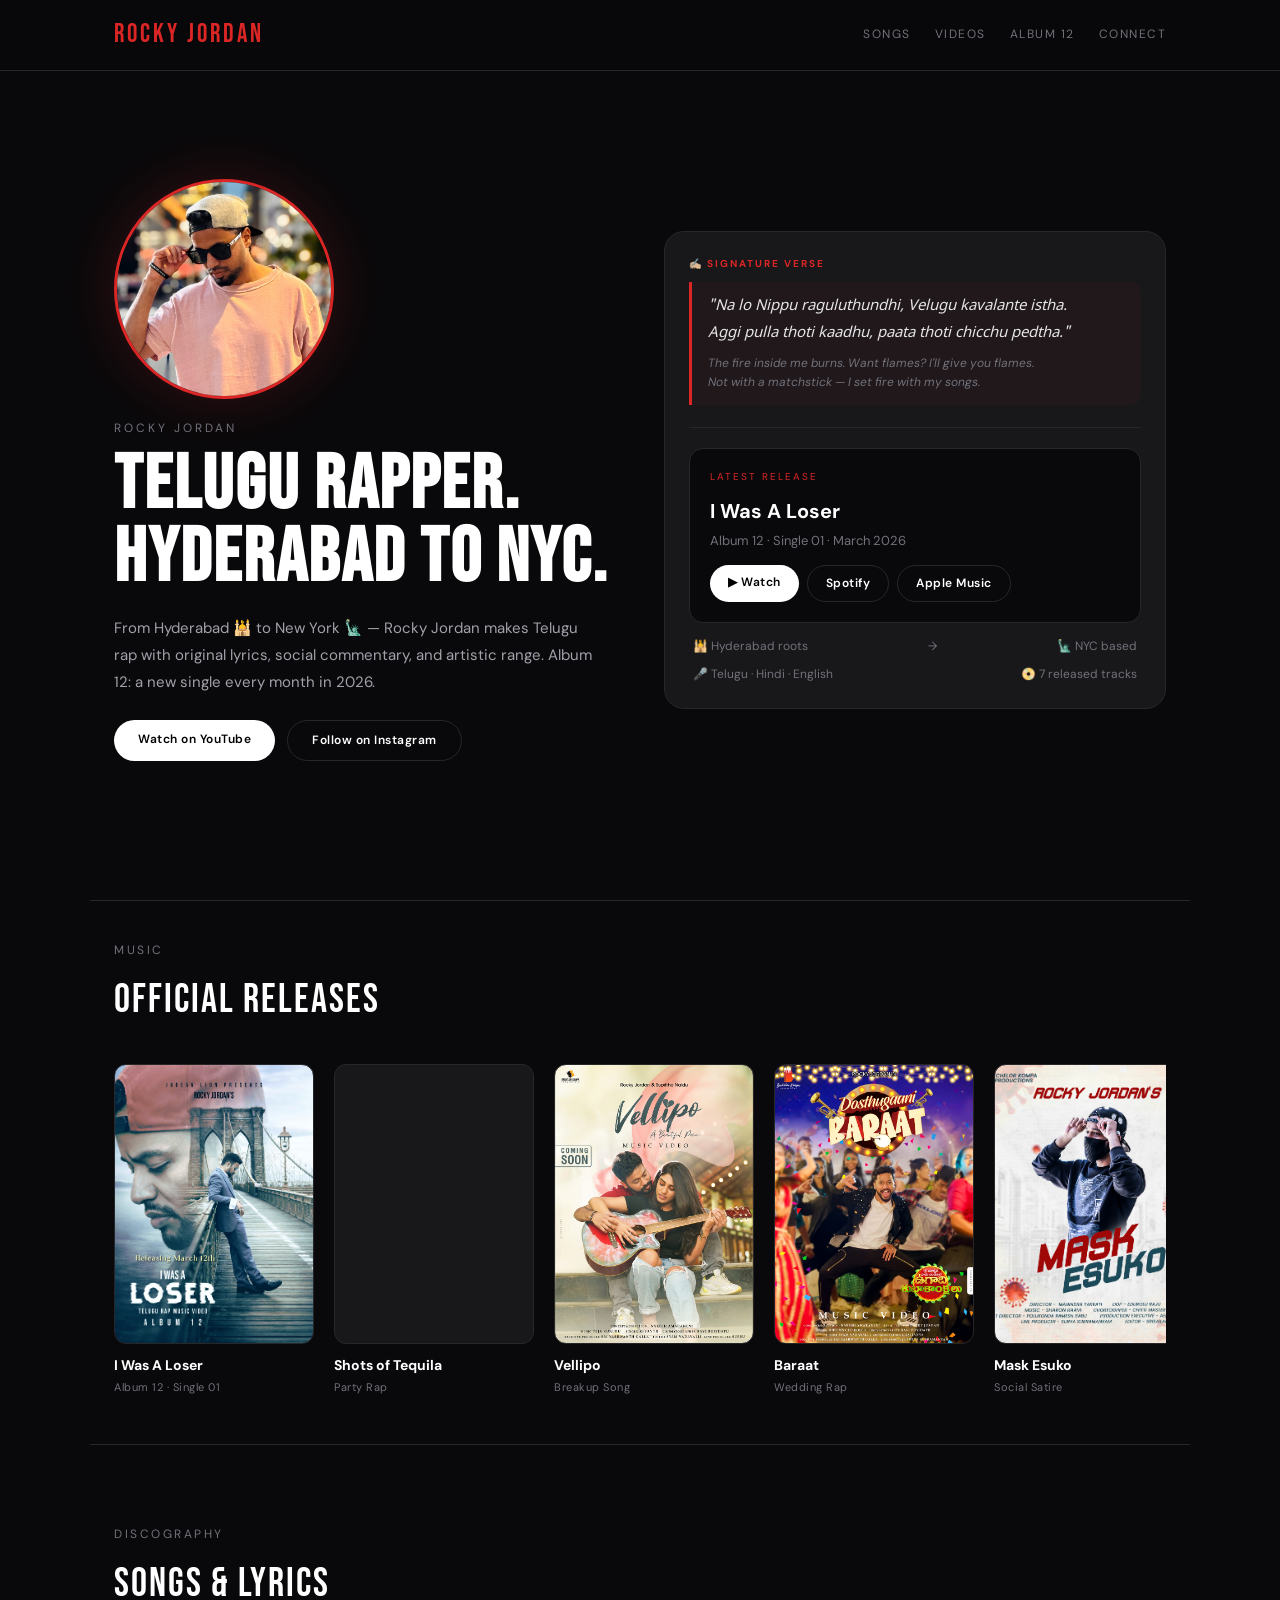
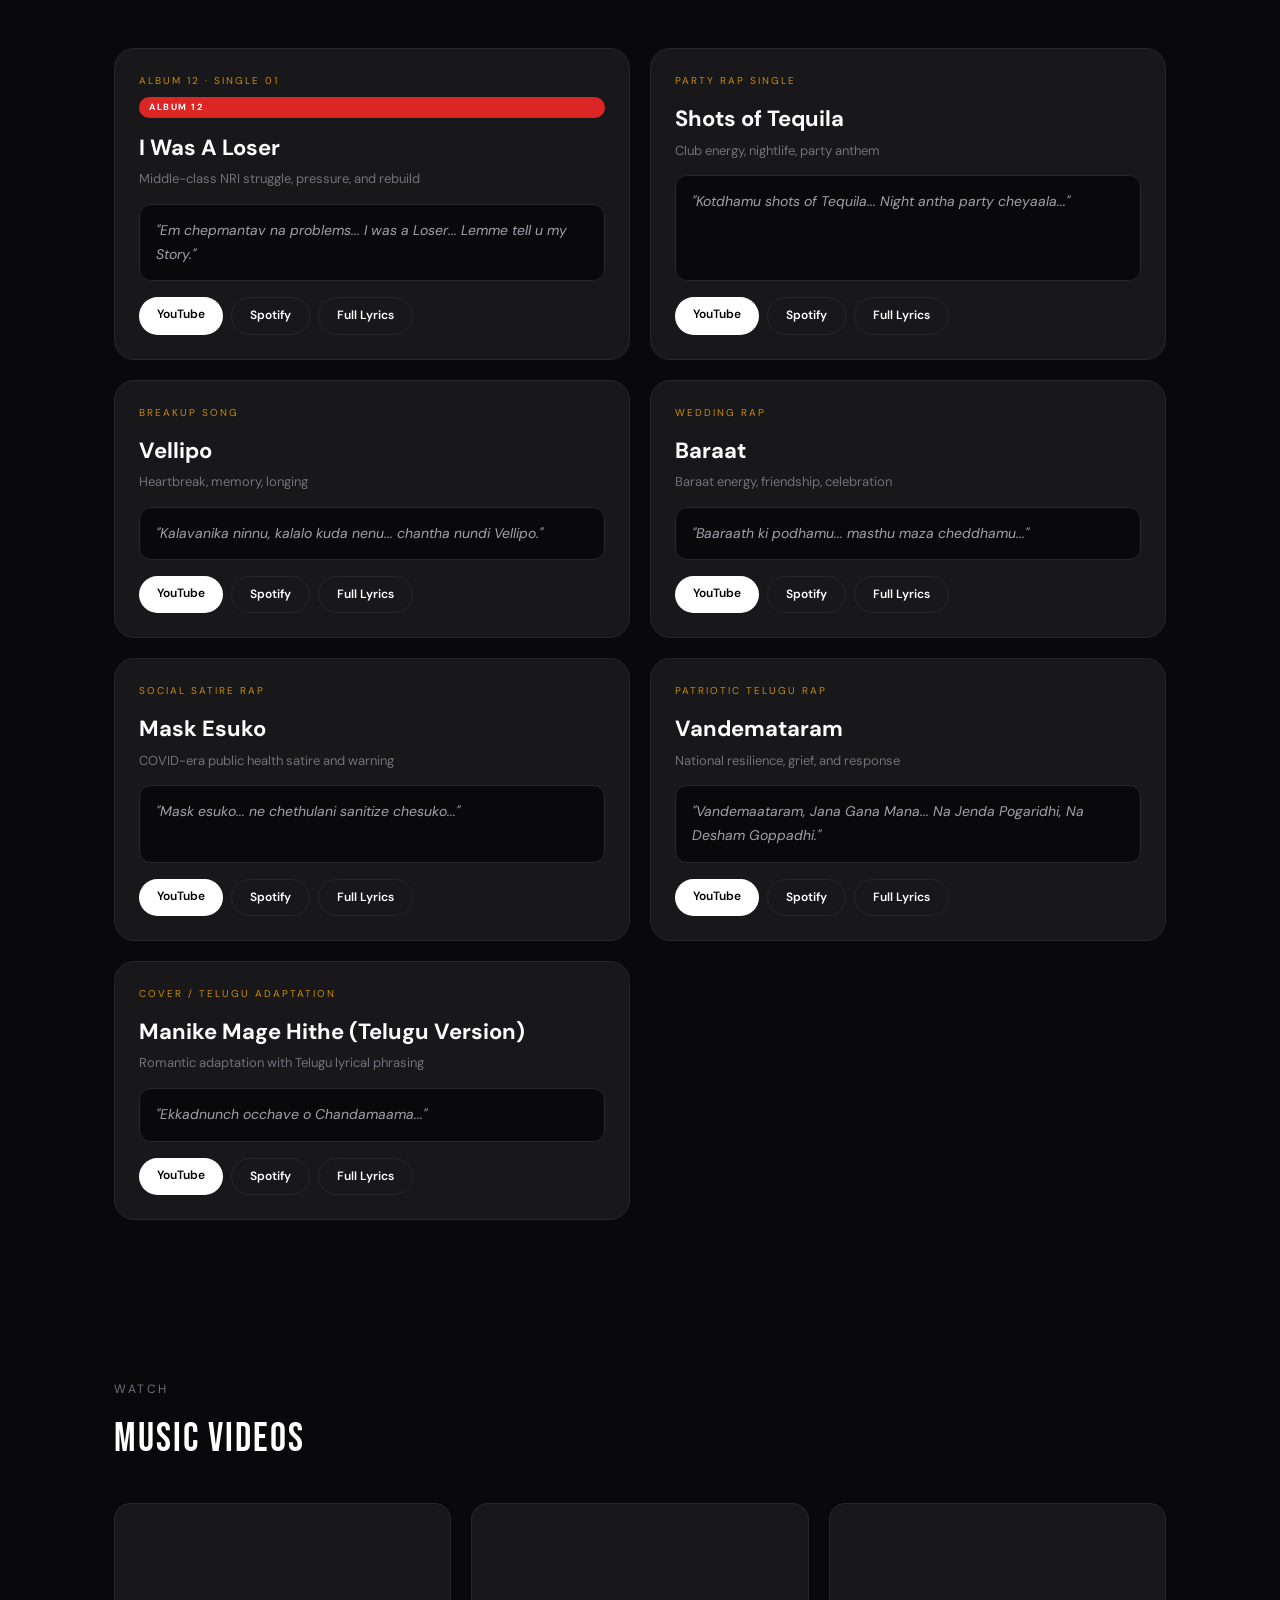
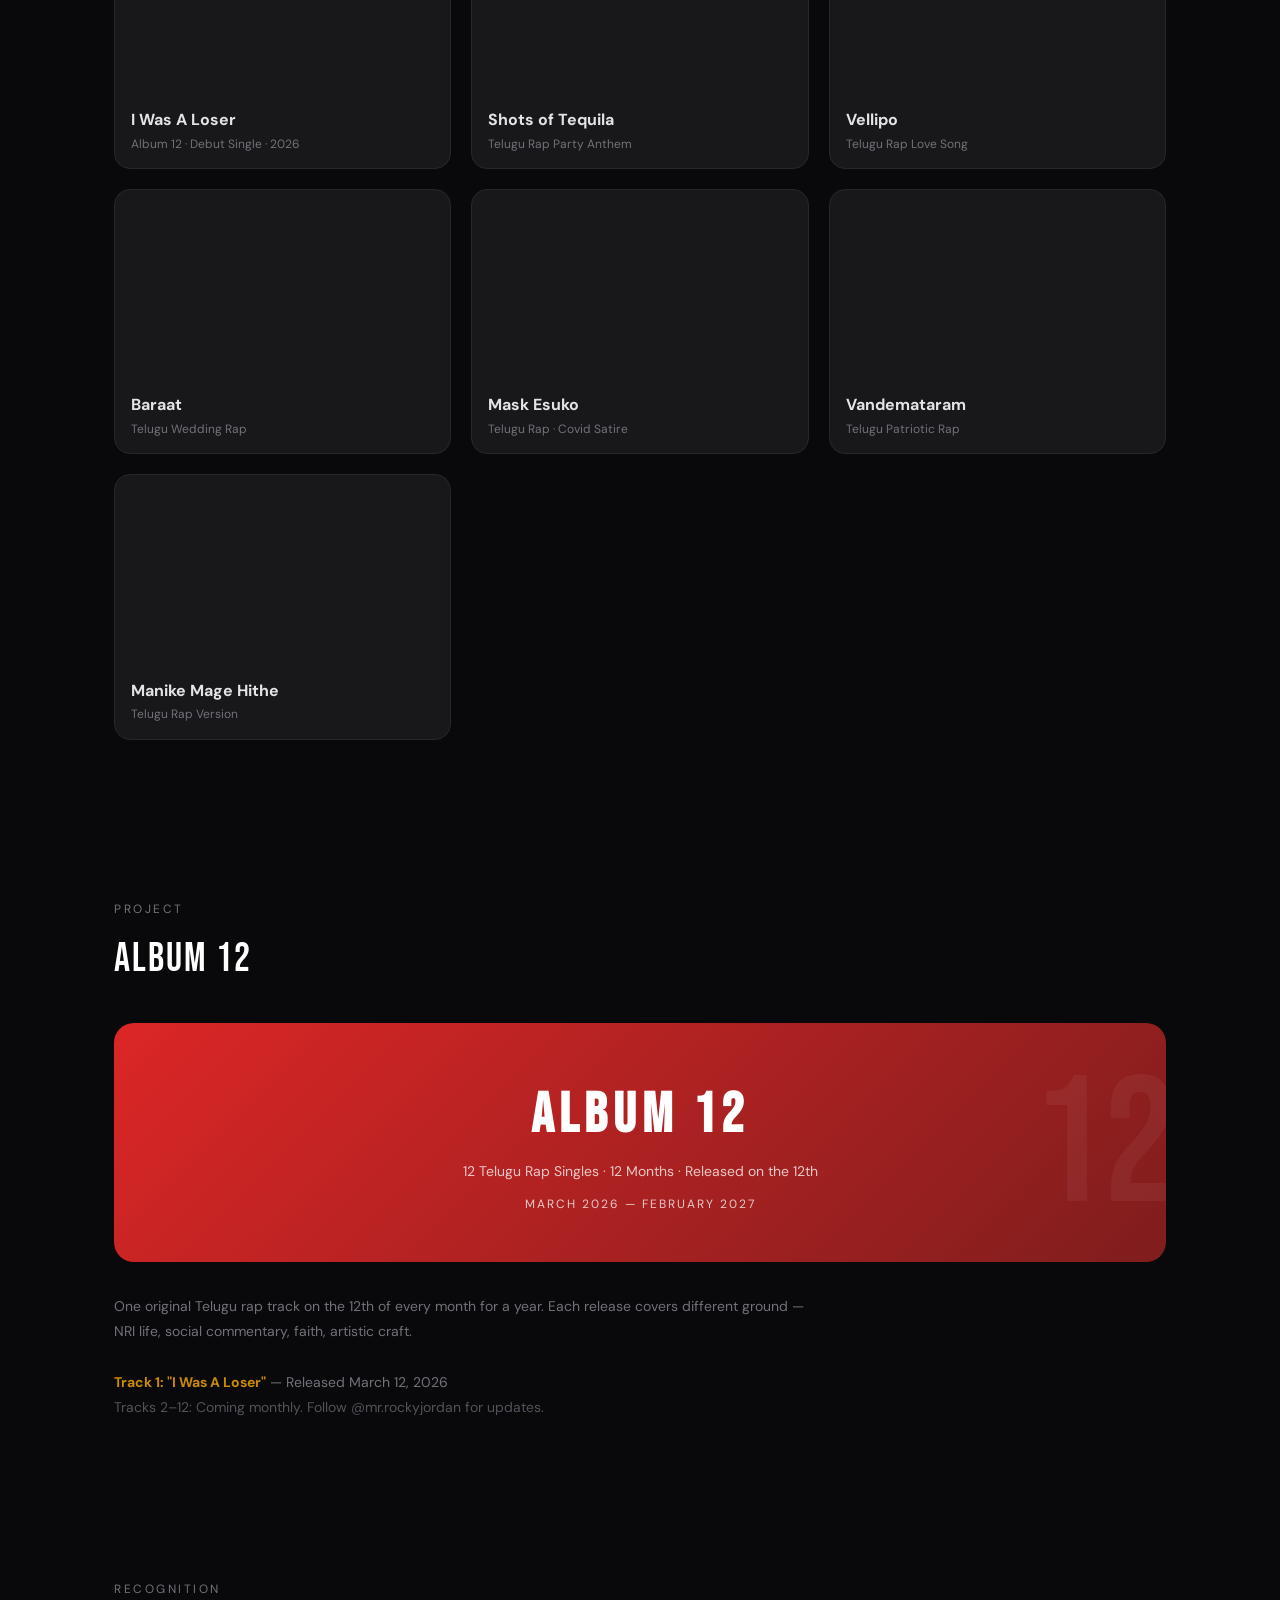
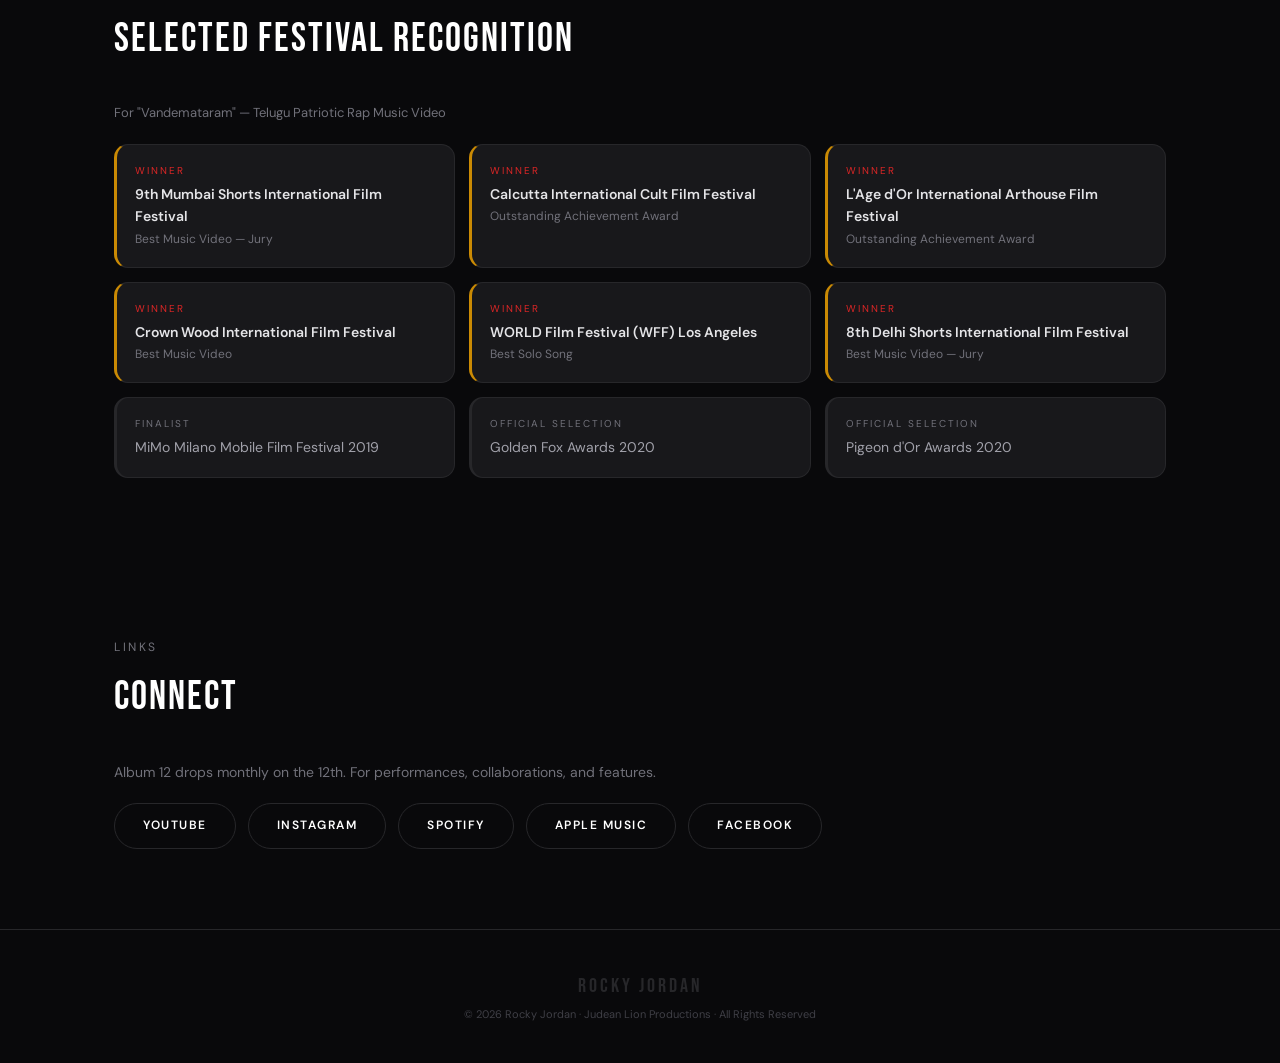
==== rockyjordan-site/index.html @ 2ef011fe "Rocky Website Initial push" ====
<!DOCTYPE html>
<html lang="en">
<head>
<meta charset="UTF-8">
<meta name="viewport" content="width=device-width, initial-scale=1.0">
<title>Rocky Jordan | Telugu Rapper | NYC — Official Site</title>
<meta name="description" content="Rocky Jordan is a Telugu rapper from Hyderabad, based in NYC. Official lyrics, music videos, streaming links. Album 12: a new Telugu rap single every month in 2026.">
<meta name="keywords" content="Rocky Jordan, Telugu rap, Telugu rapper, Telugu hip hop, I Was A Loser lyrics, Indian hip hop, NYC Telugu rapper, Album 12, Telugu rap lyrics, Hyderabad rapper">
<meta property="og:title" content="Rocky Jordan | Telugu Rapper | NYC">
<meta property="og:description" content="Telugu rapper from Hyderabad, based in NYC. Official lyrics, videos, and streaming links.">
<meta property="og:type" content="website">
<link rel="canonical" href="https://rockyjordan.com">
<link href="https://fonts.googleapis.com/css2?family=Bebas+Neue&family=DM+Sans:wght@400;500;700&family=Noto+Sans+Telugu:wght@400;700&display=swap" rel="stylesheet">
<link rel="stylesheet" href="style.css">
<style>
.hero{min-height:100vh;display:flex;flex-direction:column;justify-content:center;padding:120px 24px 80px;max-width:1100px;margin:0 auto}
.hero-grid{display:grid;grid-template-columns:1fr 1fr;gap:48px;align-items:center}
.hero-label{font-size:12px;letter-spacing:3px;text-transform:uppercase;color:var(--muted);margin-bottom:12px}
.hero h1{font-family:'Bebas Neue',sans-serif;font-size:clamp(48px,8vw,76px);line-height:0.95;color:#fff;letter-spacing:2px}
.hero .desc{margin-top:20px;font-size:15px;line-height:1.8;color:#a1a1aa;max-width:480px}
.hero .btns{display:flex;gap:12px;margin-top:24px;flex-wrap:wrap}
.hero-card{background:var(--card);border:1px solid var(--subtle);border-radius:20px;padding:24px}
.hero-card .inner-card{background:var(--bg);border:1px solid var(--subtle);border-radius:14px;padding:20px}
.quote-wrap{margin-bottom:22px}
.quote-label{
  font-size:10px;
  letter-spacing:2px;
  text-transform:uppercase;
  color:var(--accent);
  font-weight:700;
  margin-bottom:10px;
}
.quote-block{
  border-left:3px solid var(--accent);
  padding:12px 16px;
  background:rgba(220,38,38,0.04);
  border-radius:0 10px 10px 0
}
.quote-block .tel{font-size:15px;color:#e4e4e7;font-style:italic;line-height:1.8;font-family:'Noto Sans Telugu','DM Sans',sans-serif}
.quote-block .eng{font-size:12px;color:var(--muted);margin-top:6px;font-style:italic}
.hero-separator{
  height:1px;
  background:var(--subtle);
  margin:0 0 20px 0;
}
.hero-facts{margin-top:14px;display:flex;justify-content:space-between;font-size:12px;color:var(--muted);padding:0 4px}
</style>
</head>
<body>

<nav>
<div class="inner">
  <a href="/" class="logo">ROCKY JORDAN</a>
  <div class="links" id="navLinks">
    <a href="#songs">Songs</a>
    <a href="#videos">Videos</a>
    <a href="#album12">Album 12</a>
    <a href="#connect">Connect</a>
  </div>
  <button class="menu-btn" onclick="document.getElementById('navLinks').classList.toggle('open')">&#9776;</button>
</div>
</nav>

<div class="hero">
<div class="hero-grid">
  <div>
    <div style="width:220px;height:220px;border-radius:50%;border:3px solid var(--accent);overflow:hidden;margin-bottom:20px;background:var(--card);display:flex;align-items:center;justify-content:center;box-shadow:0 0 60px rgba(220,38,38,0.2);">
      <!-- CROP CONTROL: Change object-position to reposition the image inside the circle -->
      <!-- Examples: "center top" shows top of image, "center 30%" shows upper-third, "center center" is default -->
      <img src="images/profile.jpg" alt="Rocky Jordan - Telugu Rapper from Hyderabad based in NYC" style="width:100%;height:100%;object-fit:cover;object-position:center 20%;" onerror="this.onerror=null;this.src='images/profile_1.jpg';">
    </div>
    <div class="hero-label">Rocky Jordan</div>
    <h1>Telugu Rapper.<br>Hyderabad to NYC.</h1>
    <p class="desc">From Hyderabad 🕌 to New York 🗽 — Rocky Jordan makes Telugu rap with original lyrics, social commentary, and artistic range. Album 12: a new single every month in 2026.</p>
    <div class="btns">
      <a href="https://www.youtube.com/@mr.rockyjordan" class="btn-pill btn-w" target="_blank">Watch on YouTube</a>
      <a href="https://www.instagram.com/mr.rockyjordan/" class="btn-pill btn-o" target="_blank">Follow on Instagram</a>
    </div>
  </div>
  <div class="hero-card">
    <div class="quote-wrap">
      <div class="quote-label">✍🏼 Signature Verse</div>
      <div class="quote-block">
        <div class="tel">"Na lo Nippu raguluthundhi, Velugu kavalante istha.<br>Aggi pulla thoti kaadhu, paata thoti chicchu pedtha."</div>
        <div class="eng">The fire inside me burns. Want flames? I'll give you flames.<br>Not with a matchstick — I set fire with my songs.</div>
      </div>
    </div>

    <div class="hero-separator"></div>

    <div class="inner-card">
      <div style="font-size:10px;letter-spacing:2px;text-transform:uppercase;color:var(--accent);margin-bottom:10px;">Latest Release</div>
      <div style="font-size:20px;font-weight:700;color:#fff;margin-bottom:4px;">I Was A Loser</div>
      <div style="font-size:13px;color:var(--muted);margin-bottom:14px;">Album 12 · Single 01 · March 2026</div>
      <div style="display:flex;gap:8px;flex-wrap:wrap;">
        <a href="https://youtu.be/oRiNe9epIhE" target="_blank" class="btn-pill btn-w" style="font-size:12px;padding:8px 18px;">▶ Watch</a>
        <a href="https://open.spotify.com/artist/0fXRojzeOlwUyl4uNa6IhA" target="_blank" class="btn-pill btn-o" style="font-size:12px;padding:8px 18px;">Spotify</a>
        <a href="https://music.apple.com/ca/artist/rocky-jordan/1477024385" target="_blank" class="btn-pill btn-o" style="font-size:12px;padding:8px 18px;">Apple Music</a>
      </div>
    </div>

    <div class="hero-facts">
      <span>🕌 Hyderabad roots</span><span>→</span><span>🗽 NYC based</span>
    </div>
    <div class="hero-facts" style="margin-top:8px">
      <span>🎤 Telugu · Hindi · English</span><span>📀 7 released tracks</span>
    </div>
  </div>
</div>
</div>

<!-- POSTER GALLERY — Premium Carousel -->
<section id="releases" style="padding:40px 0;overflow:hidden;border-top:1px solid var(--subtle);border-bottom:1px solid var(--subtle);position:relative;">
  <div style="max-width:1100px;margin:0 auto;padding:0 24px 16px;">
    <div class="stitle">Music</div>
    <div class="sheading" style="margin-bottom:16px;">Official Releases</div>
  </div>
  <div class="carousel-wrap">
    <button class="carousel-arrow carousel-left" aria-label="Scroll left">&#8249;</button>
    <button class="carousel-arrow carousel-right" aria-label="Scroll right">&#8250;</button>
    <div class="poster-track" id="posterTrack">
      <a href="lyrics/i-was-a-loser.html" class="poster-item">
        <div class="poster-img" style="background-image:url('images/poster-i-was-a-loser.jpg');"><div class="poster-fallback">I Was<br>A Loser</div></div>
        <div class="poster-title">I Was A Loser</div>
        <div class="poster-sub">Album 12 · Single 01</div>
      </a>
      <a href="lyrics/shots-of-tequila.html" class="poster-item">
        <div class="poster-img" style="background-image:url('images/poster-shots-of-tequila.jpg');"><div class="poster-fallback">Shots of<br>Tequila</div></div>
        <div class="poster-title">Shots of Tequila</div>
        <div class="poster-sub">Party Rap</div>
      </a>
      <a href="lyrics/vellipo.html" class="poster-item">
        <div class="poster-img" style="background-image:url('images/poster-vellipo.jpg');"><div class="poster-fallback">Vellipo</div></div>
        <div class="poster-title">Vellipo</div>
        <div class="poster-sub">Breakup Song</div>
      </a>
      <a href="lyrics/baraat.html" class="poster-item">
        <div class="poster-img" style="background-image:url('images/poster-baraat.jpg');"><div class="poster-fallback">Baraat</div></div>
        <div class="poster-title">Baraat</div>
        <div class="poster-sub">Wedding Rap</div>
      </a>
      <a href="lyrics/mask-esuko.html" class="poster-item">
        <div class="poster-img" style="background-image:url('images/poster-mask-esuko.jpg');"><div class="poster-fallback">Mask<br>Esuko</div></div>
        <div class="poster-title">Mask Esuko</div>
        <div class="poster-sub">Social Satire</div>
      </a>
      <a href="lyrics/vandemataram.html" class="poster-item">
        <div class="poster-img" style="background-image:url('images/poster-vandemataram.jpg');"><div class="poster-fallback">Vande-<br>mataram</div></div>
        <div class="poster-title">Vandemataram</div>
        <div class="poster-sub">Patriotic · Award Winner</div>
      </a>
      <a href="lyrics/manike-mage-hithe.html" class="poster-item">
        <div class="poster-img" style="background-image:url('images/poster-manike.jpg');"><div class="poster-fallback">Manike<br>Mage Hithe</div></div>
        <div class="poster-title">Manike Mage Hithe</div>
        <div class="poster-sub">Telugu Version</div>
      </a>
    </div>
  </div>
</section>

<script>
(function(){
  var track = document.getElementById('posterTrack');
  if(!track) return;
  var wrap = track.closest('.carousel-wrap');
  var leftBtn = wrap.querySelector('.carousel-left');
  var rightBtn = wrap.querySelector('.carousel-right');

  // Duplicate items for seamless loop
  track.innerHTML += track.innerHTML;

  var isPaused = false;
  var hasStarted = false;
  var speed = 0.6;
  var dragActive = false;

  // Auto-scroll via requestAnimationFrame
  function tick(){
    if(!isPaused && hasStarted && !dragActive){
      track.scrollLeft += speed;
      // Seamless loop reset at halfway point
      if(track.scrollLeft >= track.scrollWidth / 2){
        track.scrollLeft -= track.scrollWidth / 2;
      }
    }
    requestAnimationFrame(tick);
  }

  // Start only when section enters viewport
  var observer = new IntersectionObserver(function(entries){
    if(entries[0].isIntersecting && !hasStarted){
      hasStarted = true;
      requestAnimationFrame(tick);
    }
  },{threshold:0.2});
  observer.observe(track.closest('section'));

  // Pause on hover over entire carousel area
  wrap.addEventListener('mouseenter', function(){ isPaused = true; });
  wrap.addEventListener('mouseleave', function(){ if(!dragActive) isPaused = false; });

  // Arrow buttons
  leftBtn.addEventListener('click', function(e){
    e.preventDefault();
    isPaused = true;
    track.scrollBy({left: -240, behavior:'smooth'});
    setTimeout(function(){ isPaused = false; }, 2500);
  });
  rightBtn.addEventListener('click', function(e){
    e.preventDefault();
    isPaused = true;
    track.scrollBy({left: 240, behavior:'smooth'});
    setTimeout(function(){ isPaused = false; }, 2500);
  });

  // Touch support — pause during swipe, resume after
  track.addEventListener('touchstart', function(){ isPaused = true; }, {passive:true});
  track.addEventListener('touchend', function(){ setTimeout(function(){ isPaused = false; }, 2500); }, {passive:true});

  // Mouse drag to scroll
  var startX, scrollStart;
  track.addEventListener('mousedown', function(e){
    dragActive = true; isPaused = true;
    startX = e.pageX; scrollStart = track.scrollLeft;
    track.style.cursor = 'grabbing';
    e.preventDefault();
  });
  track.addEventListener('mousemove', function(e){
    if(!dragActive) return;
    track.scrollLeft = scrollStart - (e.pageX - startX);
  });
  function endDrag(){
    if(!dragActive) return;
    dragActive = false;
    track.style.cursor = '';
    setTimeout(function(){ isPaused = false; }, 2000);
  }
  track.addEventListener('mouseup', endDrag);
  track.addEventListener('mouseleave', endDrag);
})();
</script>

<!-- SONGS -->
<section id="songs">
<div class="stitle">Discography</div>
<div class="sheading">Songs & Lyrics</div>
<div class="songs-grid">

  <div class="song-card">
    <div class="top"><div class="song-type">Album 12 · Single 01</div></div>
    <span class="album-badge">ALBUM 12</span>
    <h3><a href="lyrics/i-was-a-loser.html">I Was A Loser</a></h3>
    <div class="theme">Middle-class NRI struggle, pressure, and rebuild</div>
    <div class="excerpt">"Em chepmantav na problems... I was a Loser... Lemme tell u my Story."</div>
    <div class="slinks">
      <a href="https://youtu.be/oRiNe9epIhE" target="_blank" class="link-yt">YouTube</a>
      <a href="https://open.spotify.com/track/7zjBUHov7iDA60yfMXe5mr" target="_blank" class="link-other">Spotify</a>
      <a href="lyrics/i-was-a-loser.html" class="link-other">Full Lyrics</a>
    </div>
  </div>

  <div class="song-card">
    <div class="top"><div class="song-type">Party Rap Single</div></div>
    <h3><a href="lyrics/shots-of-tequila.html">Shots of Tequila</a></h3>
    <div class="theme">Club energy, nightlife, party anthem</div>
    <div class="excerpt">"Kotdhamu shots of Tequila... Night antha party cheyaala..."</div>
    <div class="slinks">
      <a href="https://youtu.be/rFskJrJjhFA" target="_blank" class="link-yt">YouTube</a>
      <a href="https://open.spotify.com/track/4kye7LILFO2BJPJW1tlXuL" target="_blank" class="link-other">Spotify</a>
      <a href="lyrics/shots-of-tequila.html" class="link-other">Full Lyrics</a>
    </div>
  </div>

  <div class="song-card">
    <div class="top"><div class="song-type">Breakup Song</div></div>
    <h3><a href="lyrics/vellipo.html">Vellipo</a></h3>
    <div class="theme">Heartbreak, memory, longing</div>
    <div class="excerpt">"Kalavanika ninnu, kalalo kuda nenu... chantha nundi Vellipo."</div>
    <div class="slinks">
      <a href="https://youtu.be/7ZZ3TZk0Lrw" target="_blank" class="link-yt">YouTube</a>
      <a href="https://open.spotify.com/track/4aa1WQX0ZiG7k259sEJqio" target="_blank" class="link-other">Spotify</a>
      <a href="lyrics/vellipo.html" class="link-other">Full Lyrics</a>
    </div>
  </div>

  <div class="song-card">
    <div class="top"><div class="song-type">Wedding Rap</div></div>
    <h3><a href="lyrics/baraat.html">Baraat</a></h3>
    <div class="theme">Baraat energy, friendship, celebration</div>
    <div class="excerpt">"Baaraath ki podhamu... masthu maza cheddhamu..."</div>
    <div class="slinks">
      <a href="https://youtu.be/gZuFEvGSts4" target="_blank" class="link-yt">YouTube</a>
      <a href="https://open.spotify.com/track/3rlB5dGb9e9pR9x2fAyrnv" target="_blank" class="link-other">Spotify</a>
      <a href="lyrics/baraat.html" class="link-other">Full Lyrics</a>
    </div>
  </div>

  <div class="song-card">
    <div class="top"><div class="song-type">Social Satire Rap</div></div>
    <h3><a href="lyrics/mask-esuko.html">Mask Esuko</a></h3>
    <div class="theme">COVID-era public health satire and warning</div>
    <div class="excerpt">"Mask esuko... ne chethulani sanitize chesuko..."</div>
    <div class="slinks">
      <a href="https://youtu.be/PSoaVZid1AY" target="_blank" class="link-yt">YouTube</a>
      <a href="https://open.spotify.com/track/4jbAvZfeYdEIyp7Nv1dWm4" target="_blank" class="link-other">Spotify</a>
      <a href="lyrics/mask-esuko.html" class="link-other">Full Lyrics</a>
    </div>
  </div>

  <div class="song-card">
    <div class="top"><div class="song-type">Patriotic Telugu Rap</div></div>
    <h3><a href="lyrics/vandemataram.html">Vandemataram</a></h3>
    <div class="theme">National resilience, grief, and response</div>
    <div class="excerpt">"Vandemaataram, Jana Gana Mana... Na Jenda Pogaridhi, Na Desham Goppadhi."</div>
    <div class="slinks">
      <a href="https://youtu.be/ejcCLl_bj-8" target="_blank" class="link-yt">YouTube</a>
      <a href="https://open.spotify.com/track/6ZvpngDhA9vNRN1TZI1qrg" target="_blank" class="link-other">Spotify</a>
      <a href="lyrics/vandemataram.html" class="link-other">Full Lyrics</a>
    </div>
  </div>

  <div class="song-card">
    <div class="top"><div class="song-type">Cover / Telugu Adaptation</div></div>
    <h3><a href="lyrics/manike-mage-hithe.html">Manike Mage Hithe (Telugu Version)</a></h3>
    <div class="theme">Romantic adaptation with Telugu lyrical phrasing</div>
    <div class="excerpt">"Ekkadnunch occhave o Chandamaama..."</div>
    <div class="slinks">
      <a href="https://youtu.be/ywMtkrfDaD8" target="_blank" class="link-yt">YouTube</a>
      <a href="https://open.spotify.com/artist/0fXRojzeOlwUyl4uNa6IhA" target="_blank" class="link-other">Spotify</a>
      <a href="lyrics/manike-mage-hithe.html" class="link-other">Full Lyrics</a>
    </div>
  </div>

</div>
</section>

<!-- VIDEOS -->
<section id="videos">
<div class="stitle">Watch</div>
<div class="sheading">Music Videos</div>
<div class="video-grid">
  <div class="vid-card"><div class="embed"><iframe src="https://www.youtube.com/embed/oRiNe9epIhE" allowfullscreen loading="lazy"></iframe></div><div class="vinfo"><h3>I Was A Loser</h3><p>Album 12 · Debut Single · 2026</p></div></div>
  <div class="vid-card"><div class="embed"><iframe src="https://www.youtube.com/embed/rFskJrJjhFA" allowfullscreen loading="lazy"></iframe></div><div class="vinfo"><h3>Shots of Tequila</h3><p>Telugu Rap Party Anthem</p></div></div>
  <div class="vid-card"><div class="embed"><iframe src="https://www.youtube.com/embed/7ZZ3TZk0Lrw" allowfullscreen loading="lazy"></iframe></div><div class="vinfo"><h3>Vellipo</h3><p>Telugu Rap Love Song</p></div></div>
  <div class="vid-card"><div class="embed"><iframe src="https://www.youtube.com/embed/gZuFEvGSts4" allowfullscreen loading="lazy"></iframe></div><div class="vinfo"><h3>Baraat</h3><p>Telugu Wedding Rap</p></div></div>
  <div class="vid-card"><div class="embed"><iframe src="https://www.youtube.com/embed/PSoaVZid1AY" allowfullscreen loading="lazy"></iframe></div><div class="vinfo"><h3>Mask Esuko</h3><p>Telugu Rap · Covid Satire</p></div></div>
  <div class="vid-card"><div class="embed"><iframe src="https://www.youtube.com/embed/ejcCLl_bj-8" allowfullscreen loading="lazy"></iframe></div><div class="vinfo"><h3>Vandemataram</h3><p>Telugu Patriotic Rap</p></div></div>
  <div class="vid-card"><div class="embed"><iframe src="https://www.youtube.com/embed/ywMtkrfDaD8" allowfullscreen loading="lazy"></iframe></div><div class="vinfo"><h3>Manike Mage Hithe</h3><p>Telugu Rap Version</p></div></div>
</div>
</section>

<!-- ALBUM 12 -->
<section id="album12">
<div class="stitle">Project</div>
<div class="sheading">Album 12</div>
<div class="a12-banner">
  <h2>ALBUM 12</h2>
  <p>12 Telugu Rap Singles · 12 Months · Released on the 12th</p>
  <p style="margin-top:12px;font-size:12px;letter-spacing:2px;text-transform:uppercase;">March 2026 — February 2027</p>
</div>
<p style="color:var(--muted);font-size:14px;line-height:1.8;max-width:700px;">
  One original Telugu rap track on the 12th of every month for a year. Each release covers different ground — NRI life, social commentary, faith, artistic craft.<br><br>
  <strong style="color:var(--gold);">Track 1: "I Was A Loser"</strong> — Released March 12, 2026<br>
  <span style="color:#52525b;">Tracks 2–12: Coming monthly. Follow @mr.rockyjordan for updates.</span>
</p>
</section>

<!-- AWARDS (modest, lower position) -->
<section id="awards">
<div class="stitle">Recognition</div>
<div class="sheading">Selected Festival Recognition</div>
<p style="color:var(--muted);margin-bottom:20px;font-size:13px;">For "Vandemataram" — Telugu Patriotic Rap Music Video</p>
<div class="awards-grid">
  <div class="award"><div class="atag">Winner</div><div class="aname">9th Mumbai Shorts International Film Festival</div><div class="acat">Best Music Video — Jury</div></div>
  <div class="award"><div class="atag">Winner</div><div class="aname">Calcutta International Cult Film Festival</div><div class="acat">Outstanding Achievement Award</div></div>
  <div class="award"><div class="atag">Winner</div><div class="aname">L'Age d'Or International Arthouse Film Festival</div><div class="acat">Outstanding Achievement Award</div></div>
  <div class="award"><div class="atag">Winner</div><div class="aname">Crown Wood International Film Festival</div><div class="acat">Best Music Video</div></div>
  <div class="award"><div class="atag">Winner</div><div class="aname">WORLD Film Festival (WFF) Los Angeles</div><div class="acat">Best Solo Song</div></div>
  <div class="award"><div class="atag">Winner</div><div class="aname">8th Delhi Shorts International Film Festival</div><div class="acat">Best Music Video — Jury</div></div>
  <div class="award award-minor"><div class="atag">Finalist</div><div class="aname">MiMo Milano Mobile Film Festival 2019</div></div>
  <div class="award award-minor"><div class="atag">Official Selection</div><div class="aname">Golden Fox Awards 2020</div></div>
  <div class="award award-minor"><div class="atag">Official Selection</div><div class="aname">Pigeon d'Or Awards 2020</div></div>
</div>
</section>

<!-- CONNECT -->
<section id="connect">
<div class="stitle">Links</div>
<div class="sheading">Connect</div>
<p style="color:var(--muted);font-size:14px;">Album 12 drops monthly on the 12th. For performances, collaborations, and features.</p>
<div class="connect-grid">
  <a href="https://www.youtube.com/@mr.rockyjordan" target="_blank">YouTube</a>
  <a href="https://www.instagram.com/mr.rockyjordan/" target="_blank">Instagram</a>
  <a href="https://open.spotify.com/artist/0fXRojzeOlwUyl4uNa6IhA" target="_blank">Spotify</a>
  <a href="https://music.apple.com/ca/artist/rocky-jordan/1477024385" target="_blank">Apple Music</a>
  <a href="https://facebook.com/mr.rockyjordan" target="_blank">Facebook</a>
</div>
</section>

<footer>
<div class="flogo">ROCKY JORDAN</div>
<p>© 2026 Rocky Jordan · Judean Lion Productions · All Rights Reserved</p>
</footer>

<script type="application/ld+json">
{
  "@context":"https://schema.org",
  "@type":"MusicGroup",
  "name":"Rocky Jordan",
  "alternateName":"mr.rockyjordan",
  "description":"Telugu rapper from Hyderabad, based in New York City. Original Telugu rap with social commentary, artistic range, and spiritual depth.",
  "genre":["Telugu Rap","Telugu Hip Hop","Indian Hip Hop"],
  "sameAs":[
    "https://www.youtube.com/@mr.rockyjordan",
    "https://www.instagram.com/mr.rockyjordan/",
    "https://open.spotify.com/artist/0fXRojzeOlwUyl4uNa6IhA",
    "https://music.apple.com/ca/artist/rocky-jordan/1477024385",
    "https://facebook.com/mr.rockyjordan"
  ]
}
</script>
<script>
// Section reveal on scroll — hides via JS only (safe fallback if JS fails)
(function(){
  var sections = document.querySelectorAll('section');
  sections.forEach(function(s){
    s.style.opacity = '0';
    s.style.transform = 'translateY(24px)';
  });
  var obs = new IntersectionObserver(function(entries){
    entries.forEach(function(e){
      if(e.isIntersecting){
        e.target.style.opacity = '1';
        e.target.style.transform = 'translateY(0)';
      }
    });
  },{threshold:0.08,rootMargin:'0px 0px -20px 0px'});
  sections.forEach(function(s){ obs.observe(s); });
})();
</script>
</body>
</html>
---- rockyjordan-site/style.css ----
:root{--bg:#09090b;--bg2:#111113;--card:#18181b;--card2:#1c1c20;--accent:#dc2626;--gold:#ca8a04;--text:#e4e4e7;--muted:#71717a;--subtle:#27272a}
*{margin:0;padding:0;box-sizing:border-box}
html{scroll-behavior:smooth}
body{background:var(--bg);color:var(--text);font-family:'DM Sans',sans-serif;line-height:1.6;-webkit-font-smoothing:antialiased}
a{color:inherit}
nav{position:fixed;top:0;width:100%;z-index:100;background:rgba(9,9,11,0.92);backdrop-filter:blur(12px);border-bottom:1px solid var(--subtle);padding:14px 0}
nav .inner{max-width:1100px;margin:0 auto;display:flex;justify-content:space-between;align-items:center;padding:0 24px}
nav .logo{font-family:'Bebas Neue',sans-serif;font-size:26px;letter-spacing:3px;color:var(--accent);text-decoration:none}
nav .links{display:flex;gap:24px}
nav .links a{color:var(--muted);text-decoration:none;font-size:12px;letter-spacing:1.5px;text-transform:uppercase;transition:color 0.2s}
nav .links a:hover{color:#fff}
.menu-btn{display:none;background:none;border:none;color:var(--muted);font-size:22px;cursor:pointer}
section,.page-content{max-width:1100px;margin:0 auto;padding:80px 24px}
.stitle{font-size:12px;letter-spacing:2.5px;text-transform:uppercase;color:var(--muted);margin-bottom:8px}
.sheading{font-family:'Bebas Neue',sans-serif;font-size:40px;letter-spacing:2px;color:#fff;margin-bottom:32px}
.btn-pill{display:inline-block;padding:10px 24px;font-size:12px;font-weight:600;text-decoration:none;border-radius:999px;transition:all 0.2s;letter-spacing:0.5px}
.btn-w{background:#fff;color:#000}.btn-w:hover{background:var(--accent);color:#fff}
.btn-o{border:1px solid var(--subtle);color:#fff}.btn-o:hover{border-color:var(--accent);color:var(--accent)}
.songs-grid{display:grid;grid-template-columns:repeat(2,1fr);gap:20px}
.song-card{background:var(--card);border:1px solid var(--subtle);border-radius:20px;padding:24px;display:flex;flex-direction:column}
.song-card .top{display:flex;justify-content:space-between;align-items:start;margin-bottom:8px}
.song-type{font-size:10px;letter-spacing:2px;text-transform:uppercase;color:var(--gold)}
.song-card h3{font-size:22px;font-weight:700;margin:4px 0}
.song-card h3 a{text-decoration:none;color:#fff;transition:color 0.2s}
.song-card h3 a:hover{color:var(--accent)}
.song-card .theme{font-size:13px;color:var(--muted);margin-bottom:14px}
.song-card .excerpt{background:var(--bg);border:1px solid var(--subtle);border-radius:12px;padding:14px 16px;font-size:14px;font-style:italic;color:#a1a1aa;line-height:1.7;margin-bottom:16px;flex-grow:1}
.song-card .slinks{display:flex;gap:8px;flex-wrap:wrap}
.song-card .slinks a{padding:8px 18px;font-size:12px;font-weight:600;text-decoration:none;border-radius:999px;transition:all 0.2s}
.link-yt{background:#fff;color:#000}.link-yt:hover{background:var(--accent);color:#fff}
.link-other{border:1px solid var(--subtle);color:#fff}.link-other:hover{border-color:var(--accent);color:var(--accent)}
.album-badge{display:inline-block;background:var(--accent);color:#fff;font-size:9px;font-weight:700;letter-spacing:1.5px;text-transform:uppercase;padding:3px 10px;border-radius:999px;margin-bottom:8px}
.video-grid{display:grid;grid-template-columns:repeat(auto-fill,minmax(320px,1fr));gap:20px}
.vid-card{background:var(--card);border:1px solid var(--subtle);border-radius:16px;overflow:hidden}
.vid-card .embed{position:relative;padding-top:56.25%}
.vid-card .embed iframe{position:absolute;top:0;left:0;width:100%;height:100%;border:none}
.vid-card .vinfo{padding:14px 16px}
.vid-card .vinfo h3{font-size:16px;font-weight:700}
.vid-card .vinfo p{font-size:12px;color:var(--muted);margin-top:2px}
.awards-grid{display:grid;grid-template-columns:repeat(auto-fill,minmax(260px,1fr));gap:14px}
.award{background:var(--card);border:1px solid var(--subtle);border-radius:14px;padding:18px;border-left:3px solid var(--gold)}
.award .atag{font-size:10px;letter-spacing:2px;text-transform:uppercase;color:var(--accent);margin-bottom:4px}
.award .aname{font-size:14px;font-weight:600;color:#e4e4e7}
.award .acat{font-size:12px;color:var(--muted);margin-top:2px}
.award-minor{border-left-color:var(--subtle)}.award-minor .atag{color:var(--muted)}.award-minor .aname{color:#a1a1aa;font-weight:400}
.a12-banner{background:linear-gradient(135deg,var(--accent),#7f1d1d);border-radius:20px;padding:48px;text-align:center;position:relative;overflow:hidden;margin-bottom:32px}
.a12-banner::after{content:'12';position:absolute;right:-10px;top:-20px;font-family:'Bebas Neue',sans-serif;font-size:180px;color:rgba(255,255,255,0.05)}
.a12-banner h2{font-family:'Bebas Neue',sans-serif;font-size:56px;letter-spacing:6px;color:#fff;position:relative}
.a12-banner p{color:rgba(255,255,255,0.75);font-size:14px;position:relative}
.connect-grid{display:flex;gap:12px;flex-wrap:wrap;margin-top:20px}
.connect-grid a{padding:12px 28px;border:1px solid var(--subtle);color:#fff;text-decoration:none;font-size:12px;font-weight:600;letter-spacing:1.5px;text-transform:uppercase;border-radius:999px;transition:all 0.2s}
.connect-grid a:hover{border-color:var(--accent);color:var(--accent)}
footer{text-align:center;padding:40px 24px;border-top:1px solid var(--subtle)}
footer .flogo{font-family:'Bebas Neue',sans-serif;font-size:20px;letter-spacing:3px;color:#27272a}
footer p{font-size:11px;color:#3f3f46;margin-top:4px}

/* Section reveal animations */
section{opacity:1;transform:translateY(0);transition:opacity 0.7s ease,transform 0.7s ease}

/* Song card hover glow */
.song-card{transition:border-color 0.3s,box-shadow 0.3s,transform 0.3s}
.song-card:hover{border-color:#333;box-shadow:0 8px 32px rgba(0,0,0,0.4);transform:translateY(-2px)}

/* Poster hover glow */
.poster-img{transition:box-shadow 0.3s,border-color 0.3s}
.poster-item:hover .poster-img{box-shadow:0 8px 28px rgba(220,38,38,0.15);border-color:#444}

/* Video card hover */
.vid-card{transition:border-color 0.3s,transform 0.3s}
.vid-card:hover{border-color:#333;transform:translateY(-2px)}

/* Award card hover */
.award{transition:border-color 0.3s,transform 0.2s}
.award:hover{transform:translateY(-2px)}

/* Connect link hover glow */
.connect-grid a{transition:all 0.3s}
.connect-grid a:hover{box-shadow:0 0 20px rgba(220,38,38,0.15)}
/* Lyrics page */
.lyric-line{font-size:16px;line-height:1.8;color:#e4e4e7;font-family:'Noto Sans Telugu','DM Sans',sans-serif;margin-bottom:2px}
.lyric-trans{font-size:13px;color:#71717a;font-style:italic;margin-bottom:16px;padding-left:2px}
.lyric-break{height:20px}
.song-hero{padding-top:120px;padding-bottom:40px}
.song-hero .back{font-size:13px;color:var(--muted);text-decoration:none;display:inline-block;margin-bottom:20px;transition:color 0.2s}
.song-hero .back:hover{color:var(--accent)}
.song-meta{display:flex;gap:12px;flex-wrap:wrap;margin:16px 0 24px}
.song-meta a{padding:10px 22px;font-size:12px;font-weight:600;text-decoration:none;border-radius:999px;transition:all 0.2s}
@media(max-width:768px){
  .songs-grid{grid-template-columns:1fr}
  .video-grid{grid-template-columns:1fr}
  nav .links{display:none;position:absolute;top:100%;left:0;width:100%;background:var(--bg);flex-direction:column;padding:16px 24px;gap:16px;border-bottom:1px solid var(--subtle)}
  nav .links.open{display:flex}
  .menu-btn{display:block}
  .hero-grid{grid-template-columns:1fr !important}
}

/* Poster Gallery - Premium Carousel */
.carousel-wrap{position:relative;padding:0 24px}
.carousel-wrap:hover .carousel-arrow{opacity:1}
.carousel-arrow{position:absolute;top:50%;transform:translateY(-70%);z-index:10;width:44px;height:44px;border-radius:50%;background:rgba(0,0,0,0.7);border:1px solid #333;color:#fff;font-size:28px;cursor:pointer;display:flex;align-items:center;justify-content:center;opacity:0;transition:opacity 0.3s,background 0.2s;backdrop-filter:blur(4px)}
.carousel-arrow:hover{background:var(--accent)}
.carousel-left{left:12px}
.carousel-right{right:12px}
.poster-track{display:flex;gap:20px;overflow-x:auto;scroll-behavior:smooth;-webkit-overflow-scrolling:touch;scrollbar-width:none;cursor:grab;padding:0 0 8px}
.poster-track::-webkit-scrollbar{display:none}
.poster-item{display:block;text-decoration:none;flex-shrink:0;width:200px;transition:transform 0.3s}
.poster-item:hover{transform:translateY(-6px)}
.poster-img{width:200px;height:280px;border-radius:12px;background-color:var(--card);background-size:cover;background-position:center;border:1px solid var(--subtle);position:relative;overflow:hidden}
.poster-fallback{position:absolute;inset:0;display:flex;align-items:center;justify-content:center;text-align:center;font-family:'Bebas Neue',sans-serif;font-size:28px;letter-spacing:2px;color:var(--accent);padding:20px;line-height:1.1;background:linear-gradient(135deg,var(--card),#1e1e24);z-index:0}
.poster-img[style*="url"]>.poster-fallback{z-index:-1}
.poster-title{font-size:14px;font-weight:700;color:#fff;margin-top:10px;white-space:nowrap;overflow:hidden;text-overflow:ellipsis}
.poster-sub{font-size:11px;color:var(--muted);margin-top:2px;letter-spacing:0.5px}
@media(max-width:768px){
  .carousel-arrow{width:36px;height:36px;font-size:22px;opacity:0.7}
  .poster-item{width:160px}
  .poster-img{width:160px;height:224px}
  .poster-fallback{font-size:22px}
}
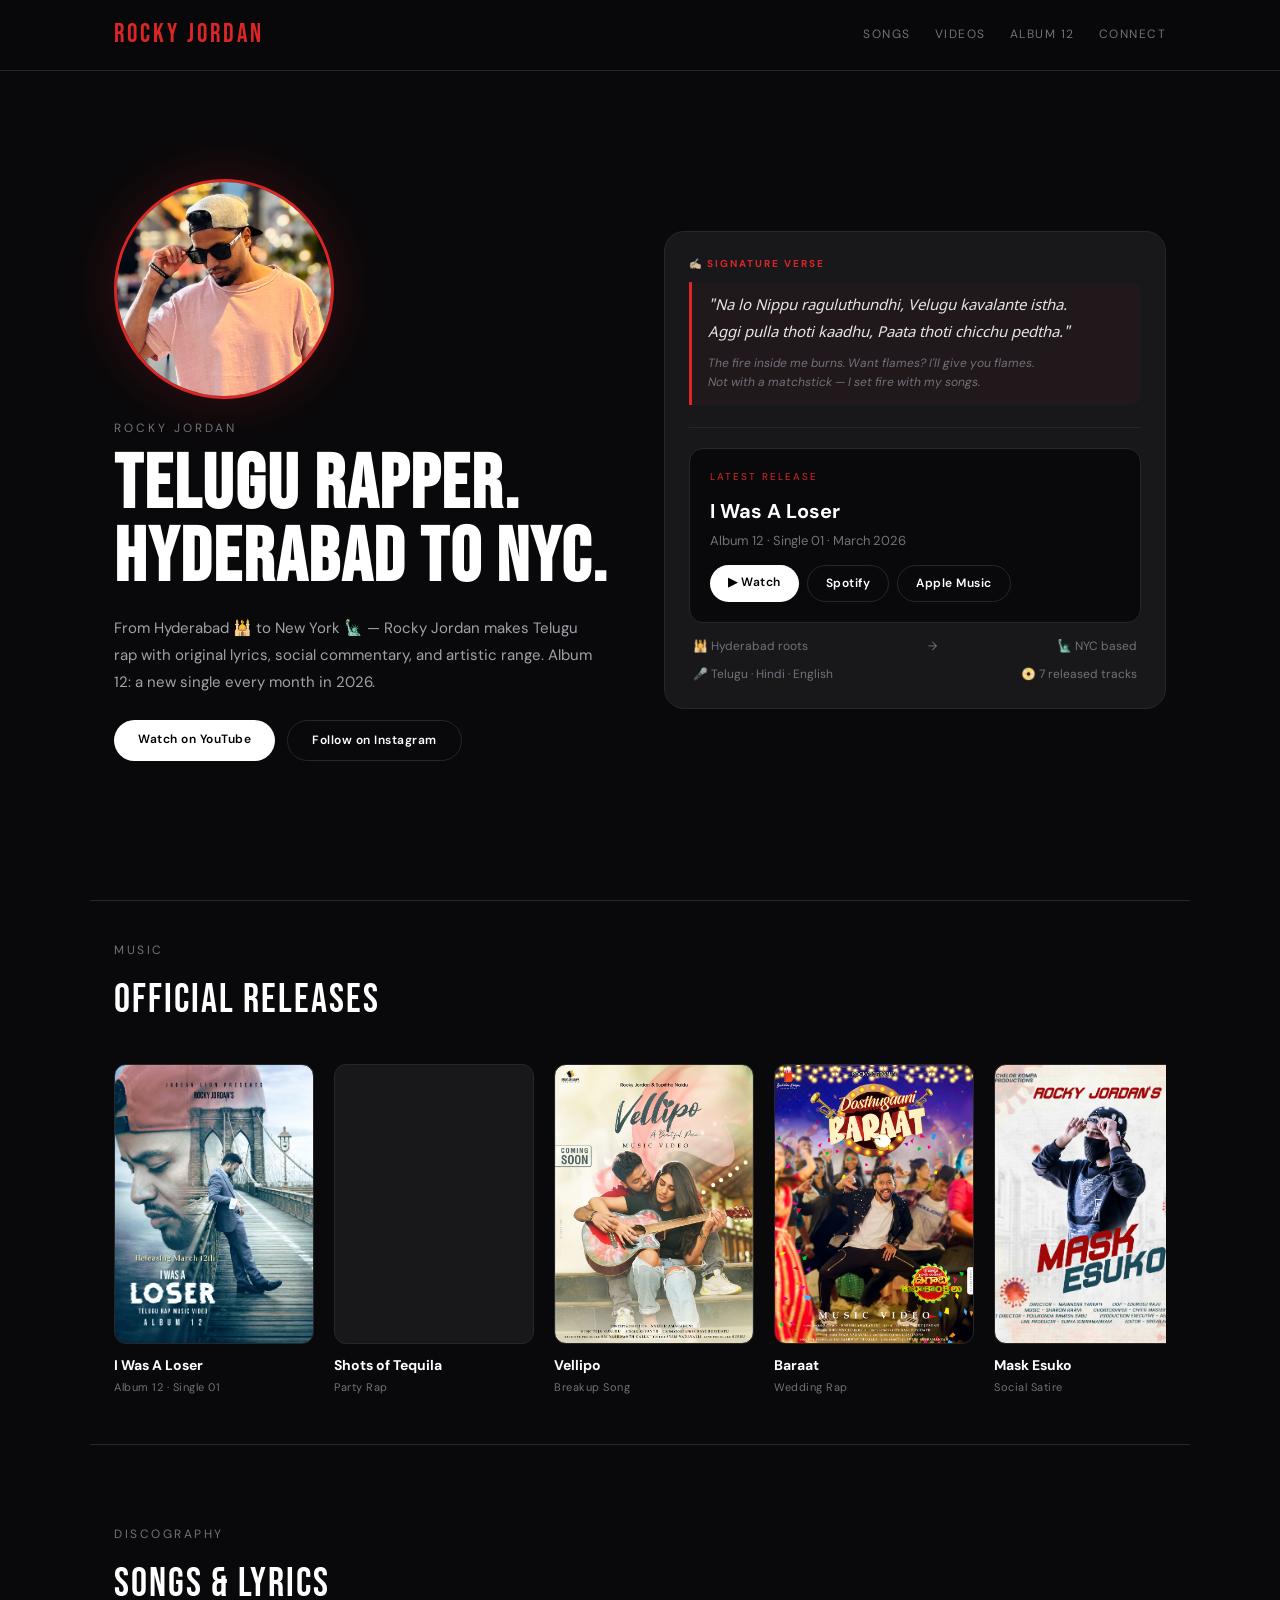
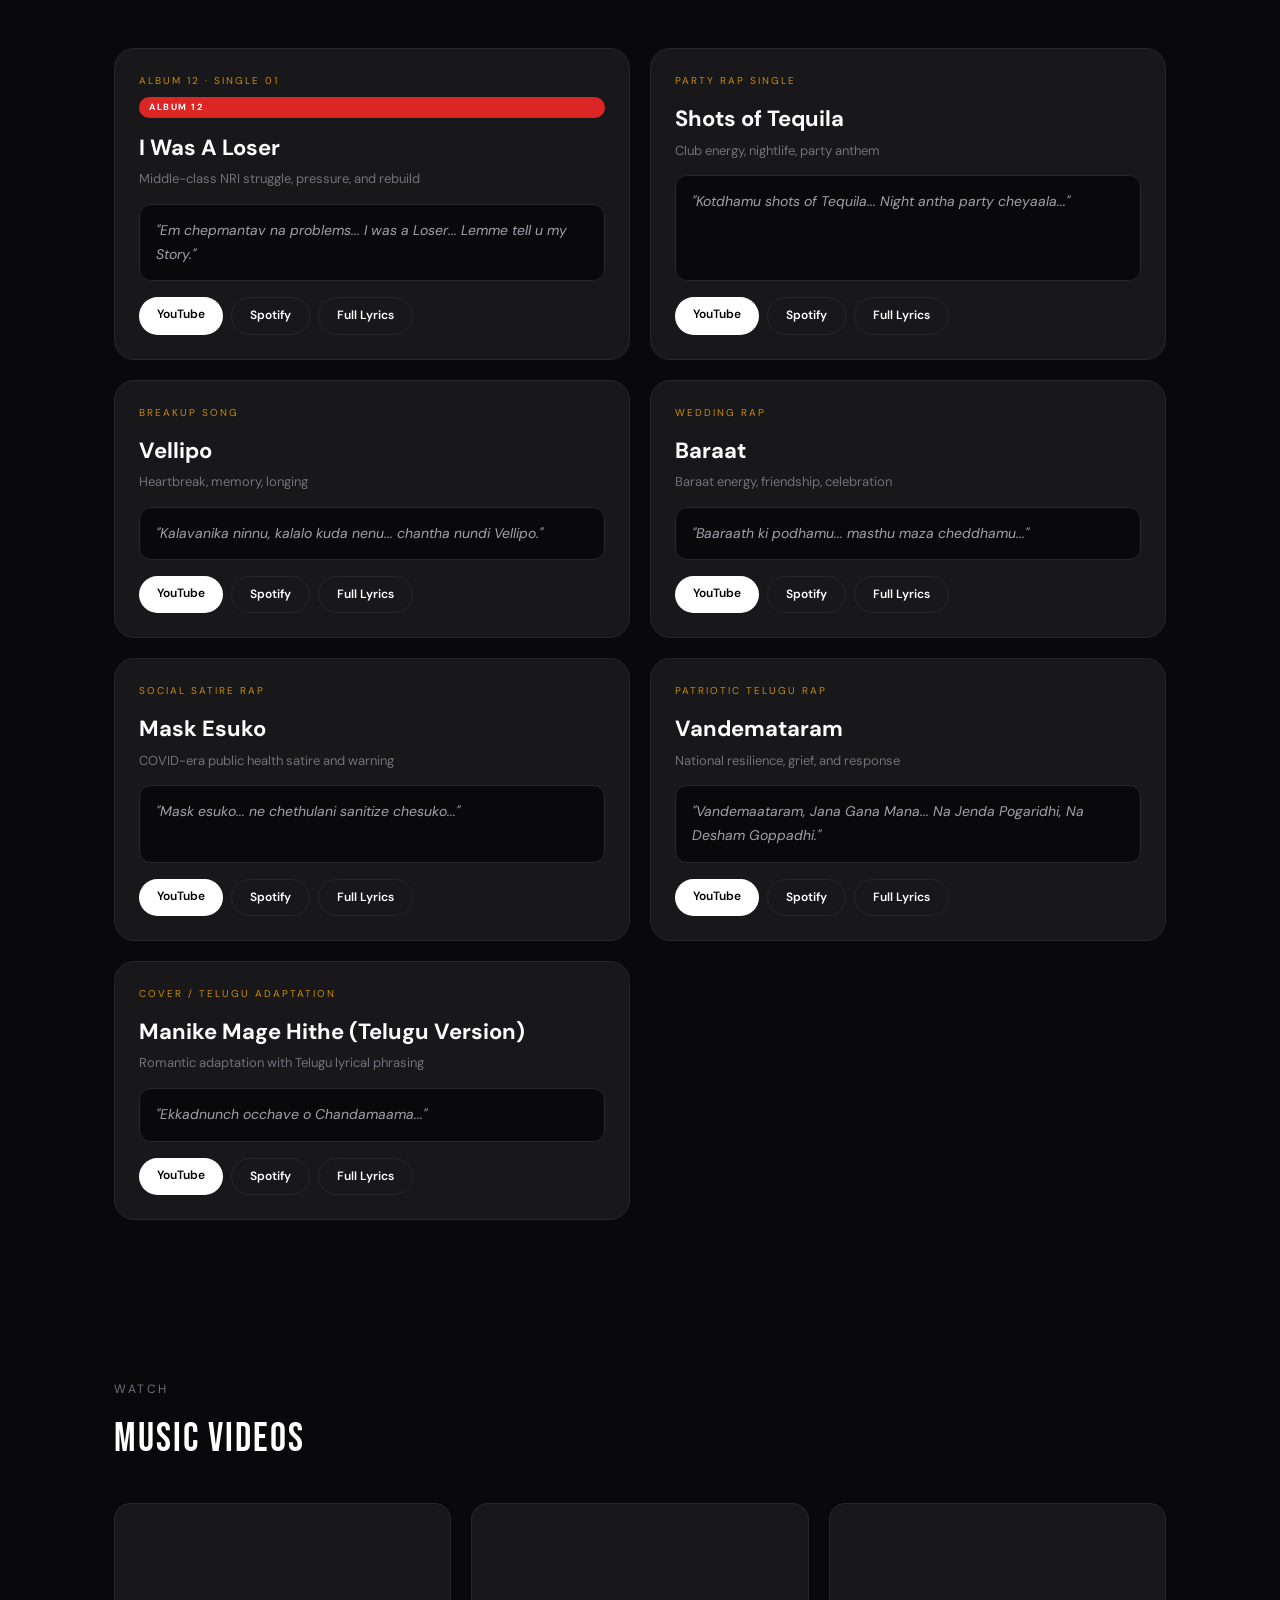
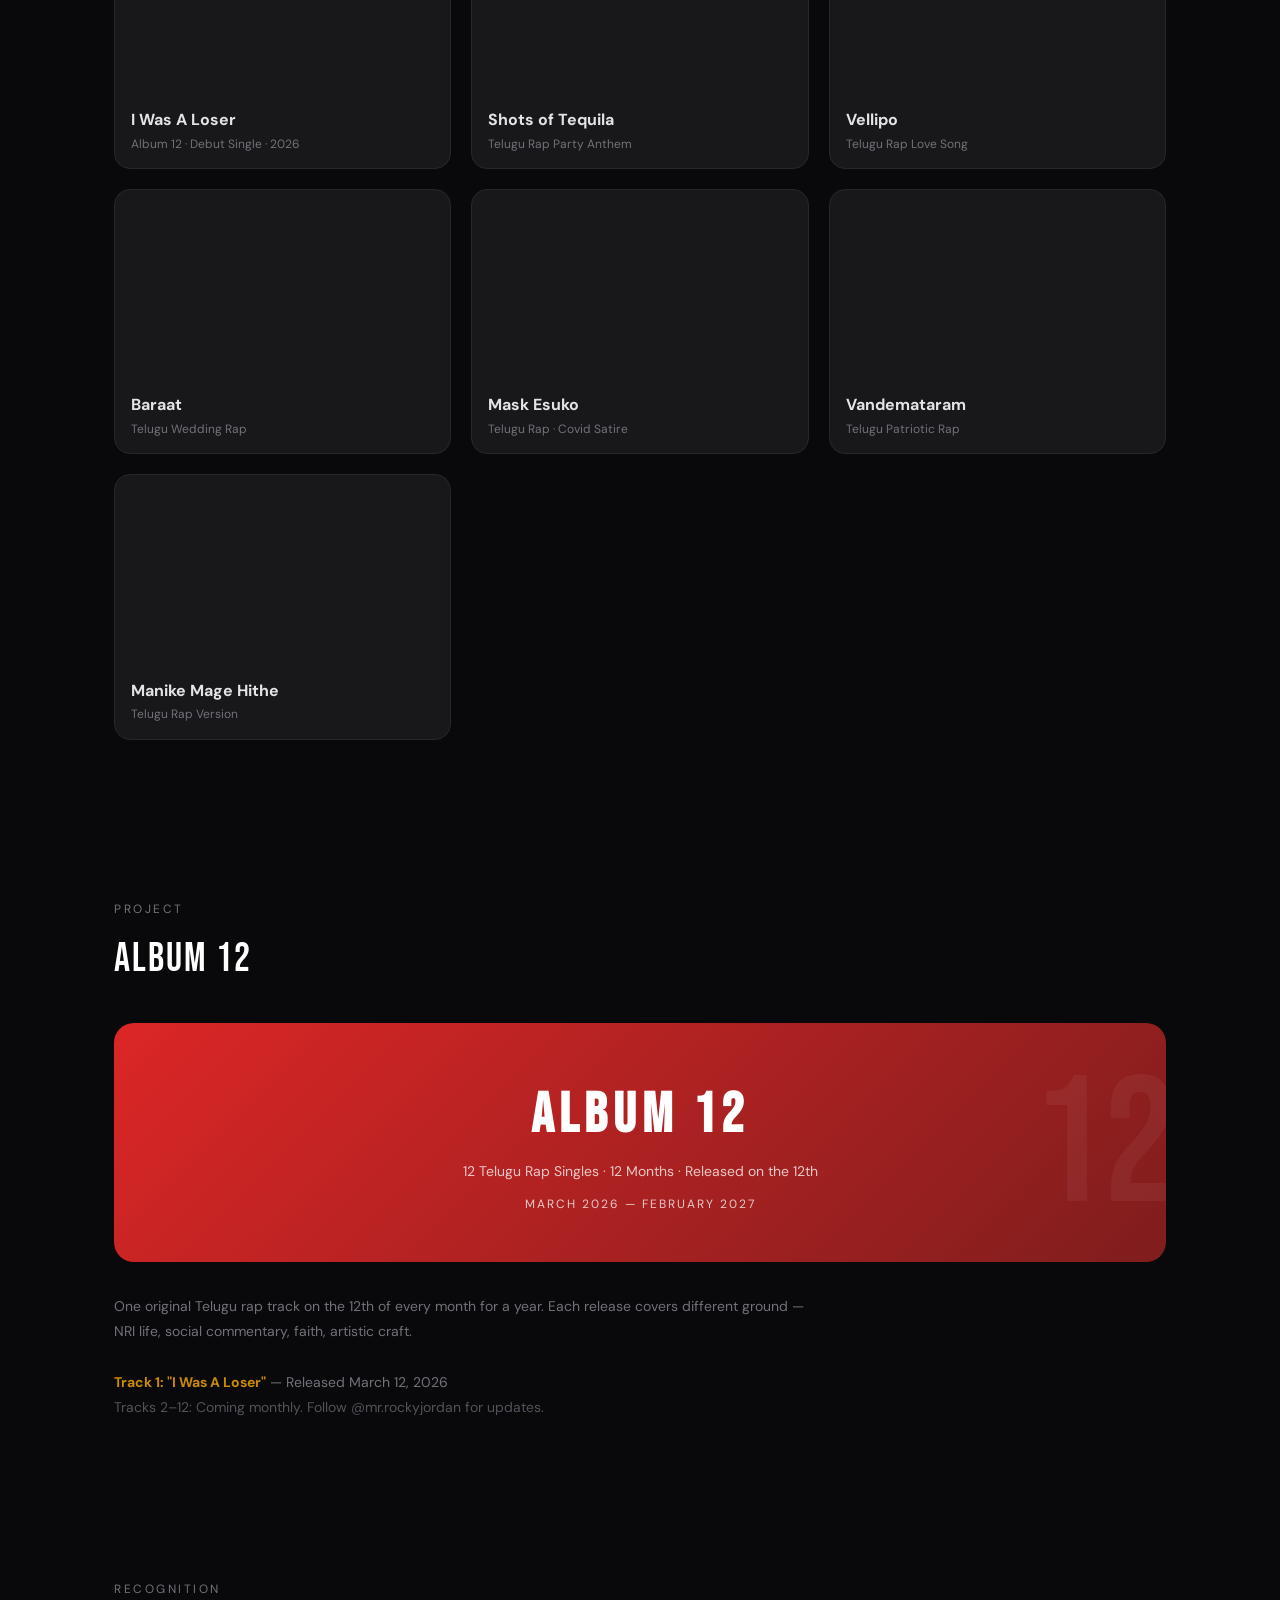
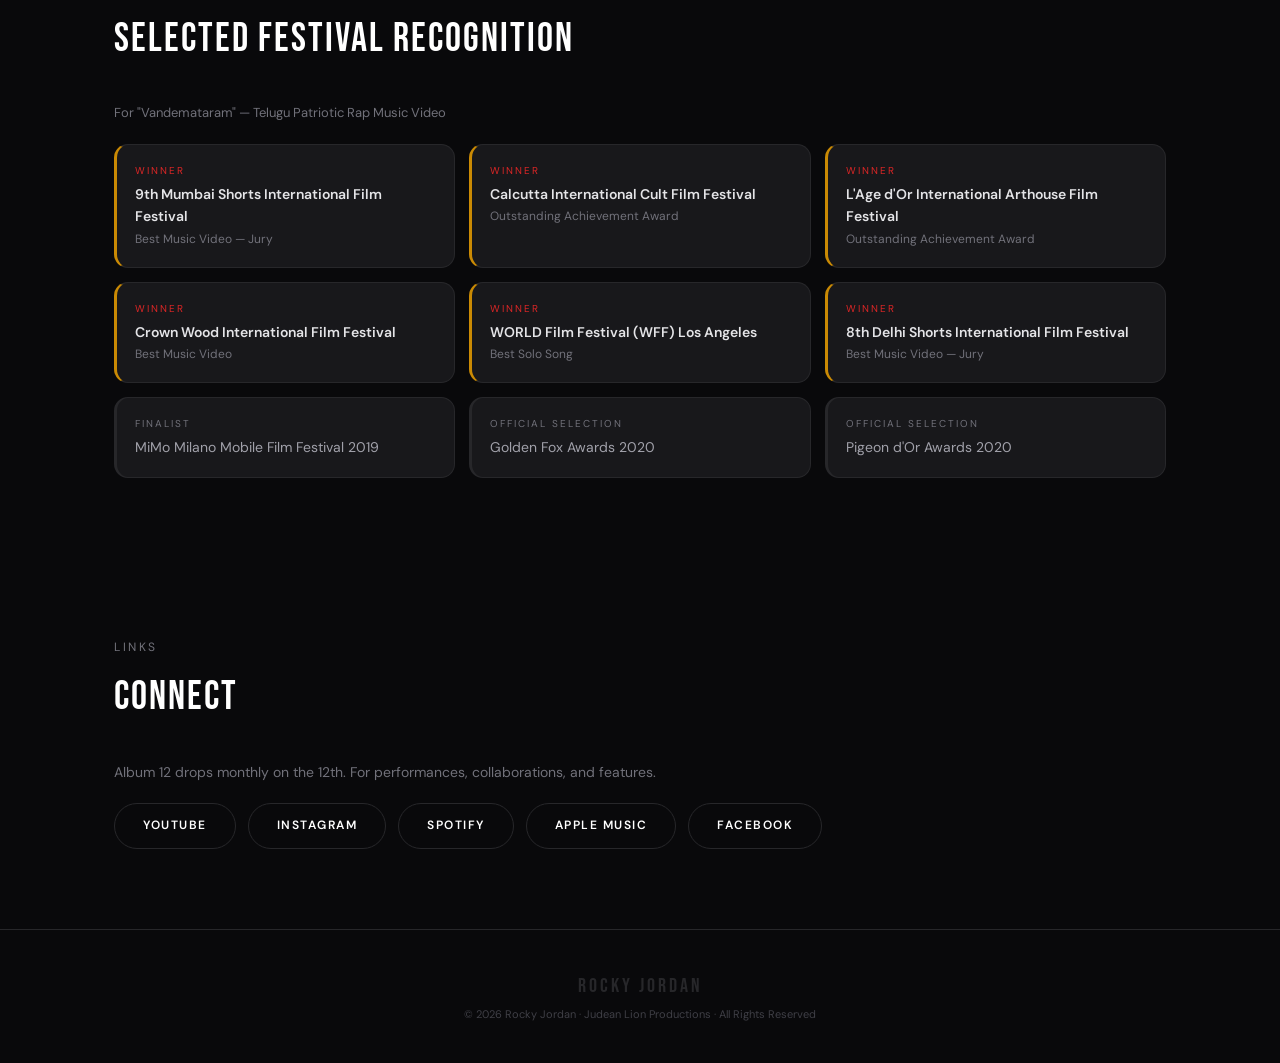
==== commit 329c736f: "First deployment" ====
--- a/rockyjordan-site/index.html
+++ b/rockyjordan-site/index.html
@@ -81,7 +81,7 @@
     <div class="quote-wrap">
       <div class="quote-label">✍🏼 Signature Verse</div>
       <div class="quote-block">
-        <div class="tel">"Na lo Nippu raguluthundhi, Velugu kavalante istha.<br>Aggi pulla thoti kaadhu, paata thoti chicchu pedtha."</div>
+        <div class="tel">"Na lo Nippu raguluthundhi, Velugu kavalante istha.<br>Aggi pulla thoti kaadhu, Paata thoti chicchu pedtha."</div>
         <div class="eng">The fire inside me burns. Want flames? I'll give you flames.<br>Not with a matchstick — I set fire with my songs.</div>
       </div>
     </div>
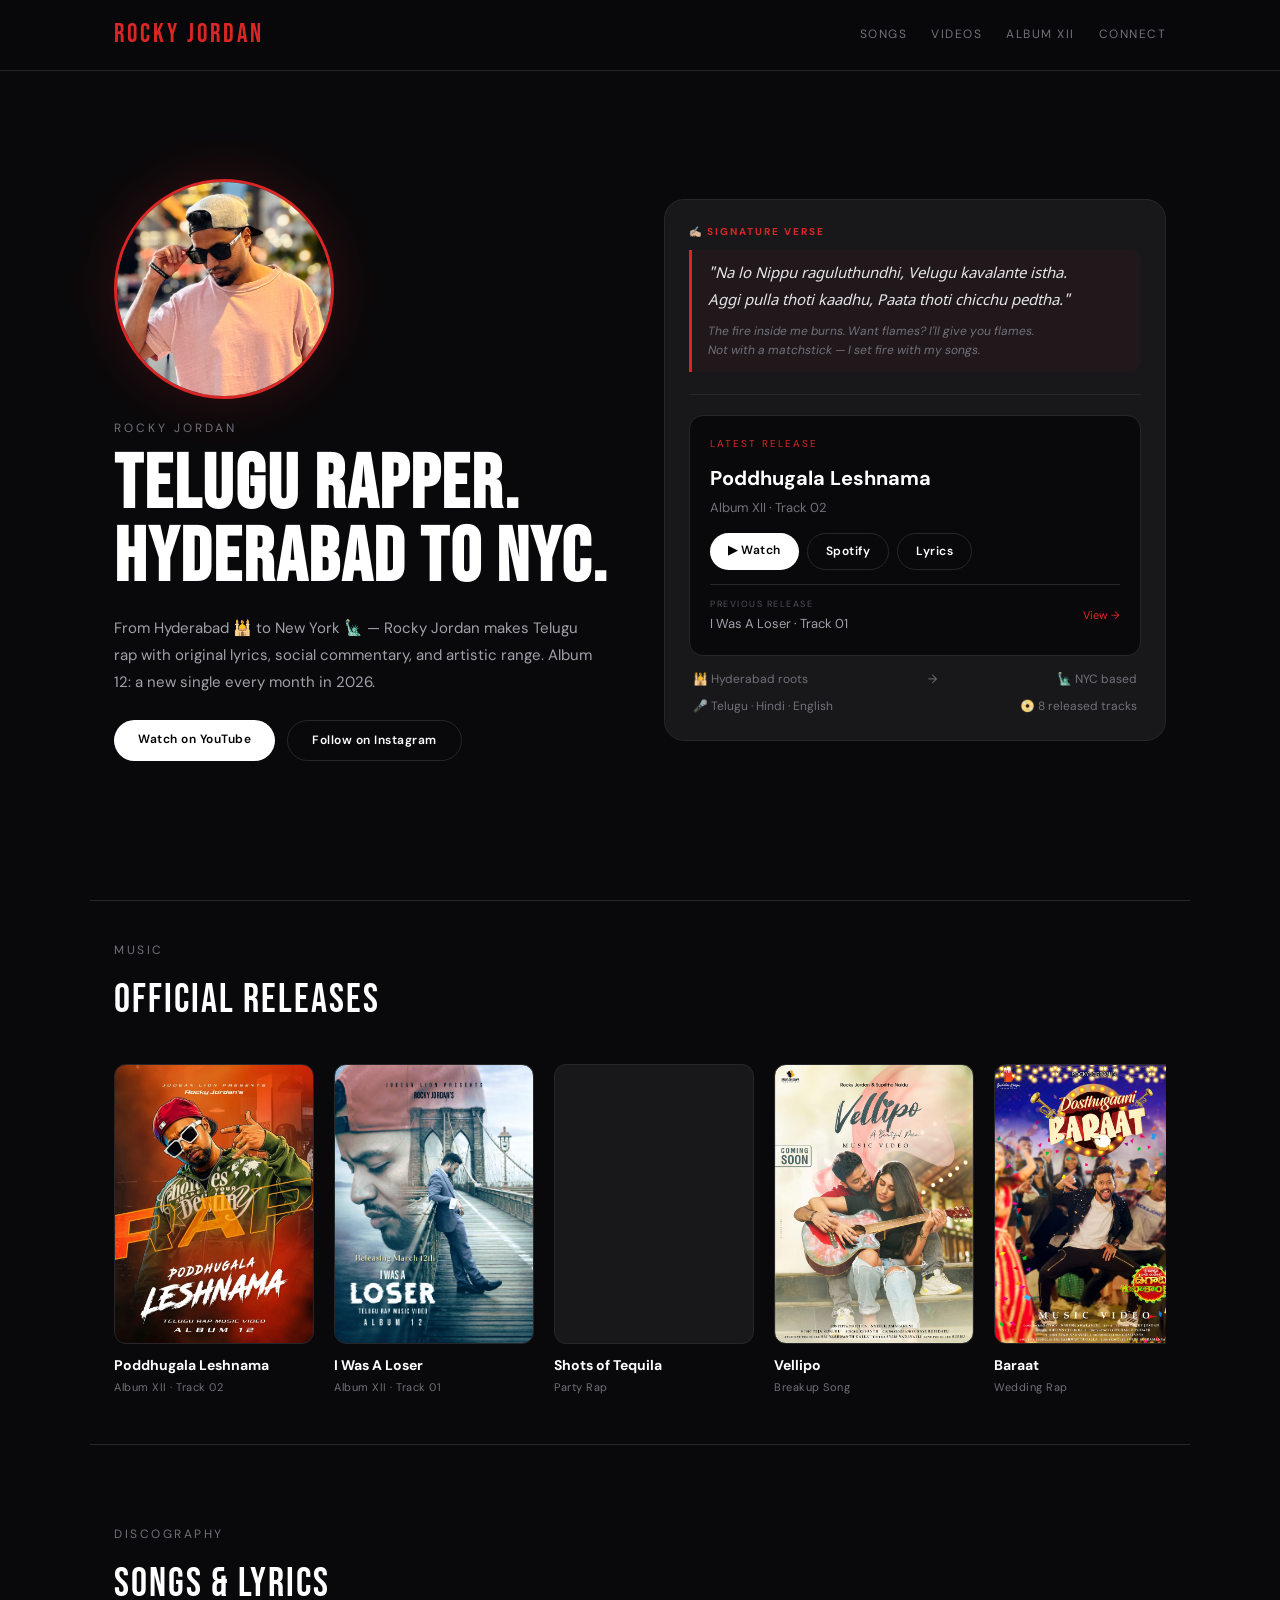
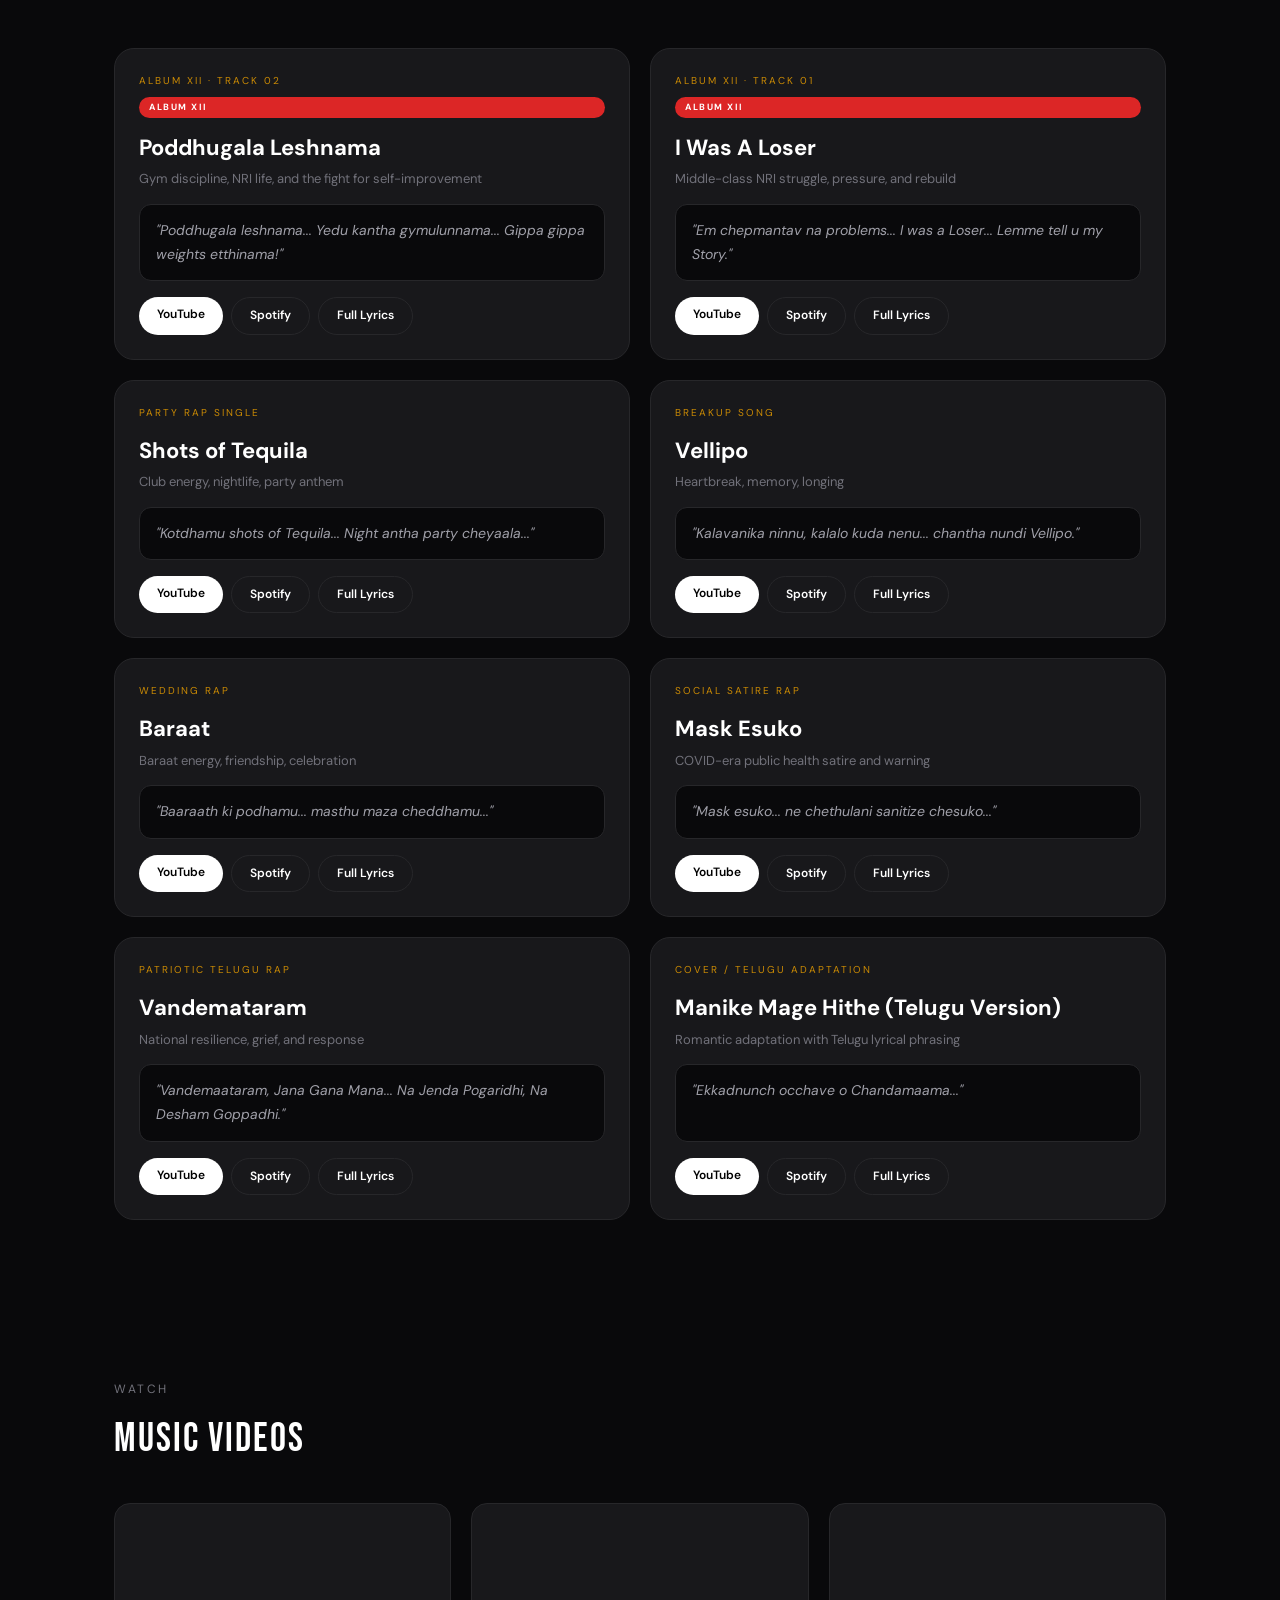
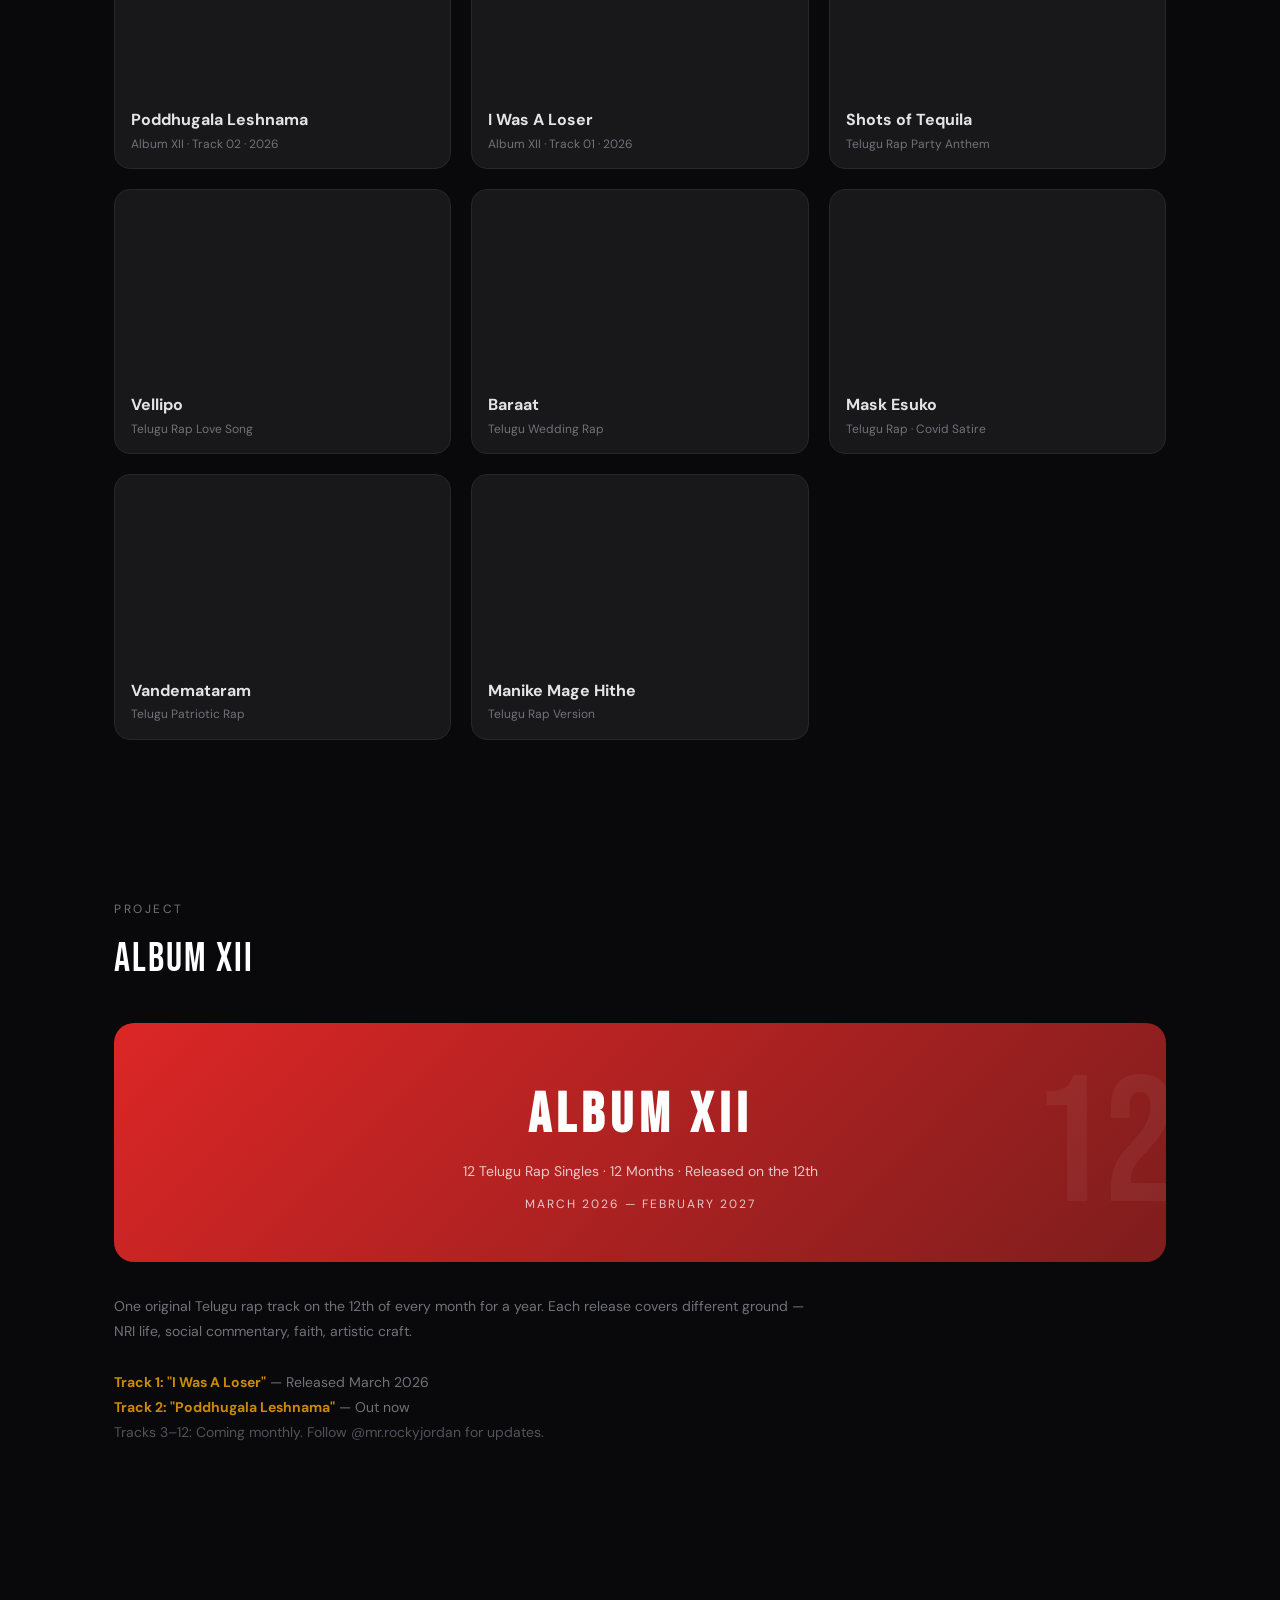
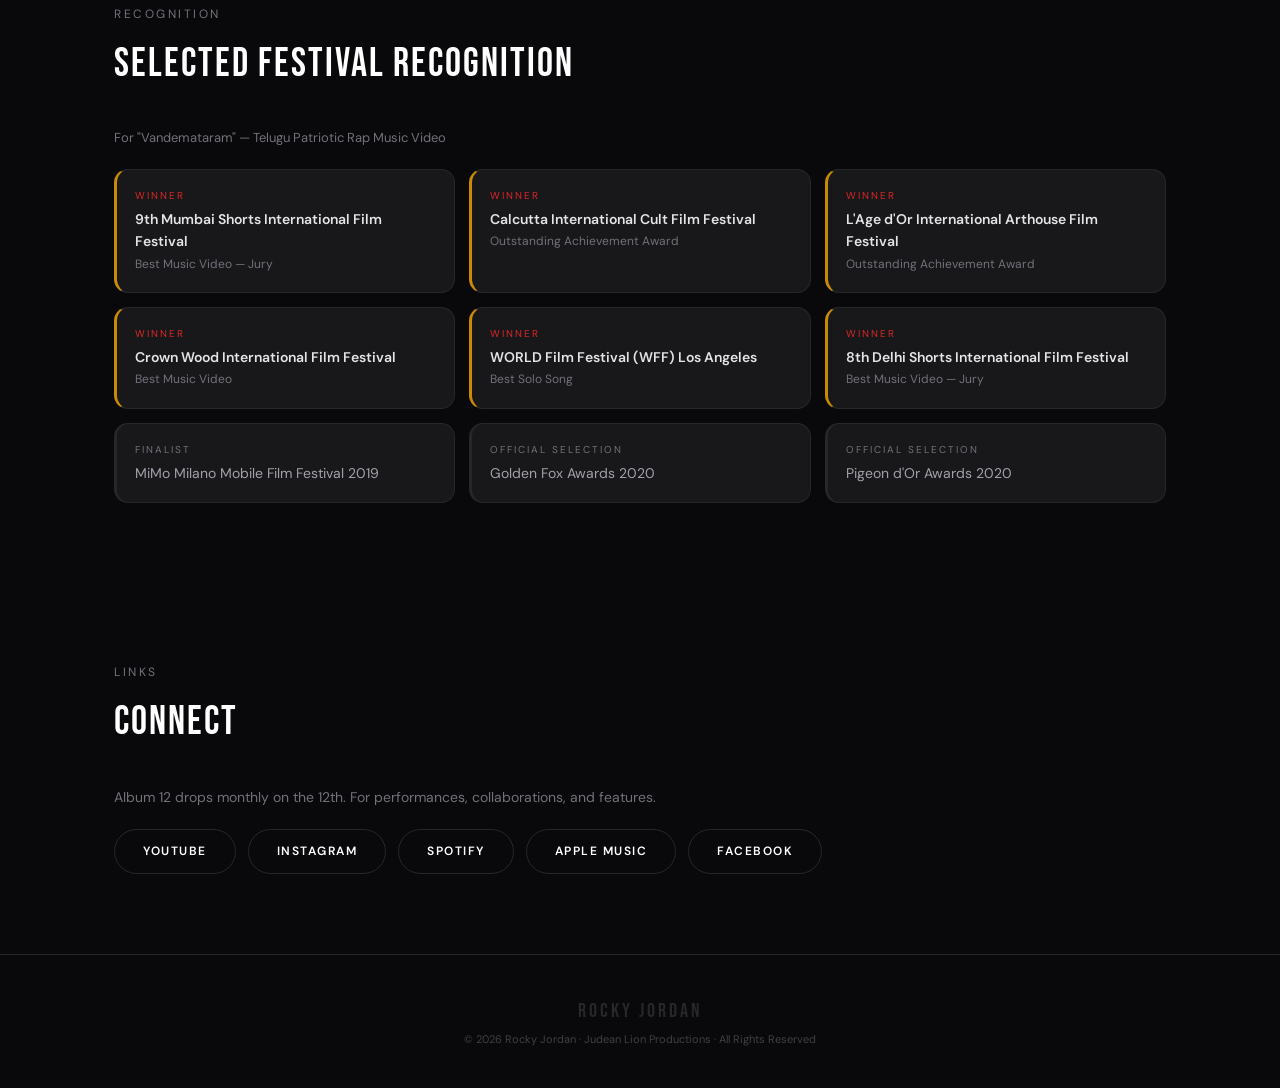
==== commit 336dae61: "Poddhugala Leshnama" ====
--- a/rockyjordan-site/index.html
+++ b/rockyjordan-site/index.html
@@ -54,7 +54,7 @@
   <div class="links" id="navLinks">
     <a href="#songs">Songs</a>
     <a href="#videos">Videos</a>
-    <a href="#album12">Album 12</a>
+    <a href="#album12">Album XII</a>
     <a href="#connect">Connect</a>
   </div>
   <button class="menu-btn" onclick="document.getElementById('navLinks').classList.toggle('open')">&#9776;</button>
@@ -90,12 +90,19 @@
 
     <div class="inner-card">
       <div style="font-size:10px;letter-spacing:2px;text-transform:uppercase;color:var(--accent);margin-bottom:10px;">Latest Release</div>
-      <div style="font-size:20px;font-weight:700;color:#fff;margin-bottom:4px;">I Was A Loser</div>
-      <div style="font-size:13px;color:var(--muted);margin-bottom:14px;">Album 12 · Single 01 · March 2026</div>
+      <div style="font-size:20px;font-weight:700;color:#fff;margin-bottom:4px;">Poddhugala Leshnama</div>
+      <div style="font-size:13px;color:var(--muted);margin-bottom:14px;">Album XII · Track 02</div>
       <div style="display:flex;gap:8px;flex-wrap:wrap;">
-        <a href="https://youtu.be/oRiNe9epIhE" target="_blank" class="btn-pill btn-w" style="font-size:12px;padding:8px 18px;">▶ Watch</a>
-        <a href="https://open.spotify.com/artist/0fXRojzeOlwUyl4uNa6IhA" target="_blank" class="btn-pill btn-o" style="font-size:12px;padding:8px 18px;">Spotify</a>
-        <a href="https://music.apple.com/ca/artist/rocky-jordan/1477024385" target="_blank" class="btn-pill btn-o" style="font-size:12px;padding:8px 18px;">Apple Music</a>
+        <a href="https://youtu.be/HIsH-OjMa7g" target="_blank" class="btn-pill btn-w" style="font-size:12px;padding:8px 18px;">▶ Watch</a>
+        <a href="https://open.spotify.com/track/3YYnr8l2AzeBdRFFQzAwCb" target="_blank" class="btn-pill btn-o" style="font-size:12px;padding:8px 18px;">Spotify</a>
+        <a href="lyrics/poddhugala-leshnama.html" class="btn-pill btn-o" style="font-size:12px;padding:8px 18px;">Lyrics</a>
+      </div>
+      <div style="margin-top:14px;padding-top:12px;border-top:1px solid var(--subtle);display:flex;align-items:center;justify-content:space-between;">
+        <div>
+          <div style="font-size:9px;letter-spacing:1.5px;text-transform:uppercase;color:#52525b;margin-bottom:2px;">Previous Release</div>
+          <div style="font-size:13px;color:#a1a1aa;">I Was A Loser · Track 01</div>
+        </div>
+        <a href="lyrics/i-was-a-loser.html" style="font-size:11px;color:var(--accent);text-decoration:none;">View &rarr;</a>
       </div>
     </div>
 
@@ -103,7 +110,7 @@
       <span>🕌 Hyderabad roots</span><span>→</span><span>🗽 NYC based</span>
     </div>
     <div class="hero-facts" style="margin-top:8px">
-      <span>🎤 Telugu · Hindi · English</span><span>📀 7 released tracks</span>
+      <span>🎤 Telugu · Hindi · English</span><span>📀 8 released tracks</span>
     </div>
   </div>
 </div>
@@ -119,10 +126,15 @@
     <button class="carousel-arrow carousel-left" aria-label="Scroll left">&#8249;</button>
     <button class="carousel-arrow carousel-right" aria-label="Scroll right">&#8250;</button>
     <div class="poster-track" id="posterTrack">
+      <a href="lyrics/poddhugala-leshnama.html" class="poster-item">
+        <div class="poster-img" style="background-image:url('images/poster-poddhugala-leshnama.jpg');"><div class="poster-fallback">Poddhugala<br>Leshnama</div></div>
+        <div class="poster-title">Poddhugala Leshnama</div>
+        <div class="poster-sub">Album XII · Track 02</div>
+      </a>
       <a href="lyrics/i-was-a-loser.html" class="poster-item">
         <div class="poster-img" style="background-image:url('images/poster-i-was-a-loser.jpg');"><div class="poster-fallback">I Was<br>A Loser</div></div>
         <div class="poster-title">I Was A Loser</div>
-        <div class="poster-sub">Album 12 · Single 01</div>
+        <div class="poster-sub">Album XII · Track 01</div>
       </a>
       <a href="lyrics/shots-of-tequila.html" class="poster-item">
         <div class="poster-img" style="background-image:url('images/poster-shots-of-tequila.jpg');"><div class="poster-fallback">Shots of<br>Tequila</div></div>
@@ -247,8 +259,21 @@
 <div class="songs-grid">
 
   <div class="song-card">
-    <div class="top"><div class="song-type">Album 12 · Single 01</div></div>
-    <span class="album-badge">ALBUM 12</span>
+    <div class="top"><div class="song-type">Album XII · Track 02</div></div>
+    <span class="album-badge">ALBUM XII</span>
+    <h3><a href="lyrics/poddhugala-leshnama.html">Poddhugala Leshnama</a></h3>
+    <div class="theme">Gym discipline, NRI life, and the fight for self-improvement</div>
+    <div class="excerpt">"Poddhugala leshnama... Yedu kantha gymulunnama... Gippa gippa weights etthinama!"</div>
+    <div class="slinks">
+      <a href="https://youtu.be/HIsH-OjMa7g" target="_blank" class="link-yt">YouTube</a>
+      <a href="https://open.spotify.com/track/3YYnr8l2AzeBdRFFQzAwCb" target="_blank" class="link-other">Spotify</a>
+      <a href="lyrics/poddhugala-leshnama.html" class="link-other">Full Lyrics</a>
+    </div>
+  </div>
+
+  <div class="song-card">
+    <div class="top"><div class="song-type">Album XII · Track 01</div></div>
+    <span class="album-badge">ALBUM XII</span>
     <h3><a href="lyrics/i-was-a-loser.html">I Was A Loser</a></h3>
     <div class="theme">Middle-class NRI struggle, pressure, and rebuild</div>
     <div class="excerpt">"Em chepmantav na problems... I was a Loser... Lemme tell u my Story."</div>
@@ -339,7 +364,8 @@
 <div class="stitle">Watch</div>
 <div class="sheading">Music Videos</div>
 <div class="video-grid">
-  <div class="vid-card"><div class="embed"><iframe src="https://www.youtube.com/embed/oRiNe9epIhE" allowfullscreen loading="lazy"></iframe></div><div class="vinfo"><h3>I Was A Loser</h3><p>Album 12 · Debut Single · 2026</p></div></div>
+  <div class="vid-card"><div class="embed"><iframe src="https://www.youtube.com/embed/HIsH-OjMa7g" allowfullscreen loading="lazy"></iframe></div><div class="vinfo"><h3>Poddhugala Leshnama</h3><p>Album XII · Track 02 · 2026</p></div></div>
+  <div class="vid-card"><div class="embed"><iframe src="https://www.youtube.com/embed/oRiNe9epIhE" allowfullscreen loading="lazy"></iframe></div><div class="vinfo"><h3>I Was A Loser</h3><p>Album XII · Track 01 · 2026</p></div></div>
   <div class="vid-card"><div class="embed"><iframe src="https://www.youtube.com/embed/rFskJrJjhFA" allowfullscreen loading="lazy"></iframe></div><div class="vinfo"><h3>Shots of Tequila</h3><p>Telugu Rap Party Anthem</p></div></div>
   <div class="vid-card"><div class="embed"><iframe src="https://www.youtube.com/embed/7ZZ3TZk0Lrw" allowfullscreen loading="lazy"></iframe></div><div class="vinfo"><h3>Vellipo</h3><p>Telugu Rap Love Song</p></div></div>
   <div class="vid-card"><div class="embed"><iframe src="https://www.youtube.com/embed/gZuFEvGSts4" allowfullscreen loading="lazy"></iframe></div><div class="vinfo"><h3>Baraat</h3><p>Telugu Wedding Rap</p></div></div>
@@ -349,19 +375,20 @@
 </div>
 </section>
 
-<!-- ALBUM 12 -->
+<!-- ALBUM XII -->
 <section id="album12">
 <div class="stitle">Project</div>
-<div class="sheading">Album 12</div>
+<div class="sheading">Album XII</div>
 <div class="a12-banner">
-  <h2>ALBUM 12</h2>
+  <h2>ALBUM XII</h2>
   <p>12 Telugu Rap Singles · 12 Months · Released on the 12th</p>
   <p style="margin-top:12px;font-size:12px;letter-spacing:2px;text-transform:uppercase;">March 2026 — February 2027</p>
 </div>
 <p style="color:var(--muted);font-size:14px;line-height:1.8;max-width:700px;">
   One original Telugu rap track on the 12th of every month for a year. Each release covers different ground — NRI life, social commentary, faith, artistic craft.<br><br>
-  <strong style="color:var(--gold);">Track 1: "I Was A Loser"</strong> — Released March 12, 2026<br>
-  <span style="color:#52525b;">Tracks 2–12: Coming monthly. Follow @mr.rockyjordan for updates.</span>
+  <strong style="color:var(--gold);">Track 1: "I Was A Loser"</strong> — Released March 2026<br>
+  <strong style="color:var(--gold);">Track 2: "Poddhugala Leshnama"</strong> — Out now<br>
+  <span style="color:#52525b;">Tracks 3–12: Coming monthly. Follow @mr.rockyjordan for updates.</span>
 </p>
 </section>
 
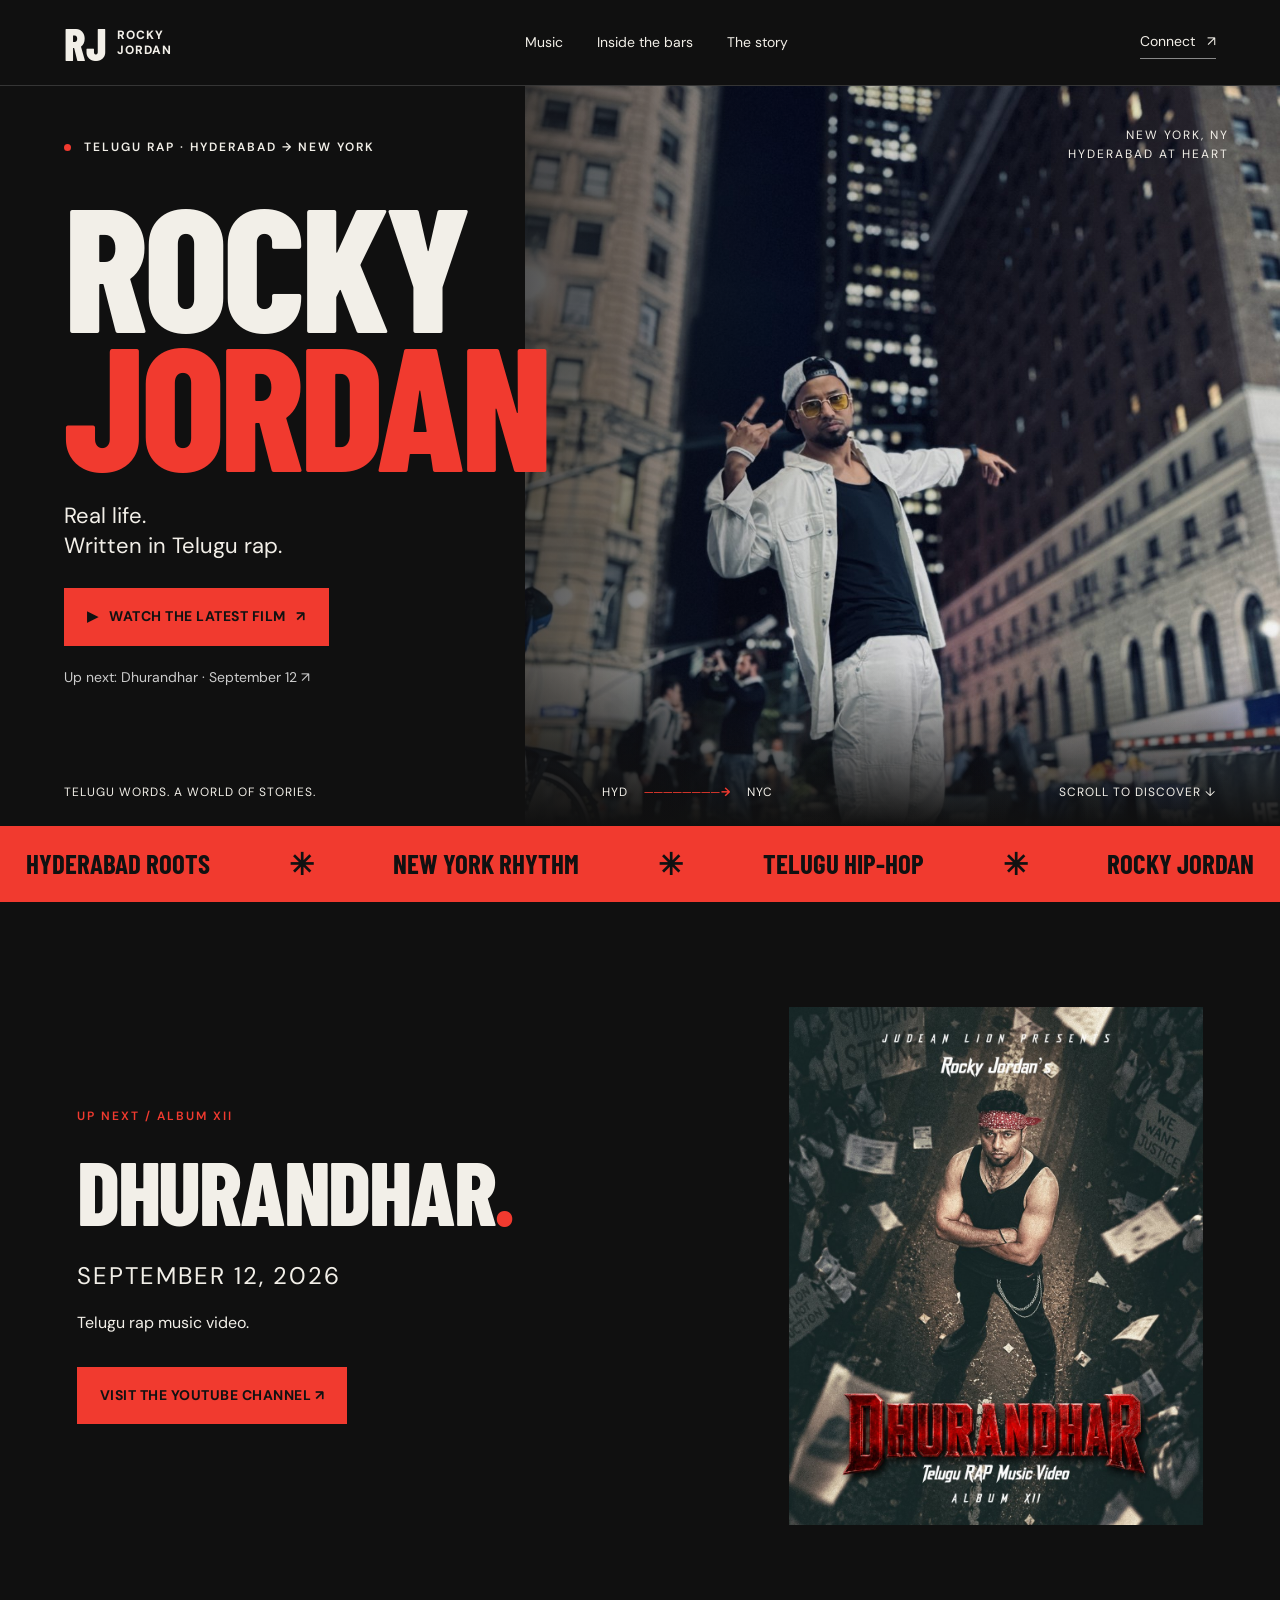
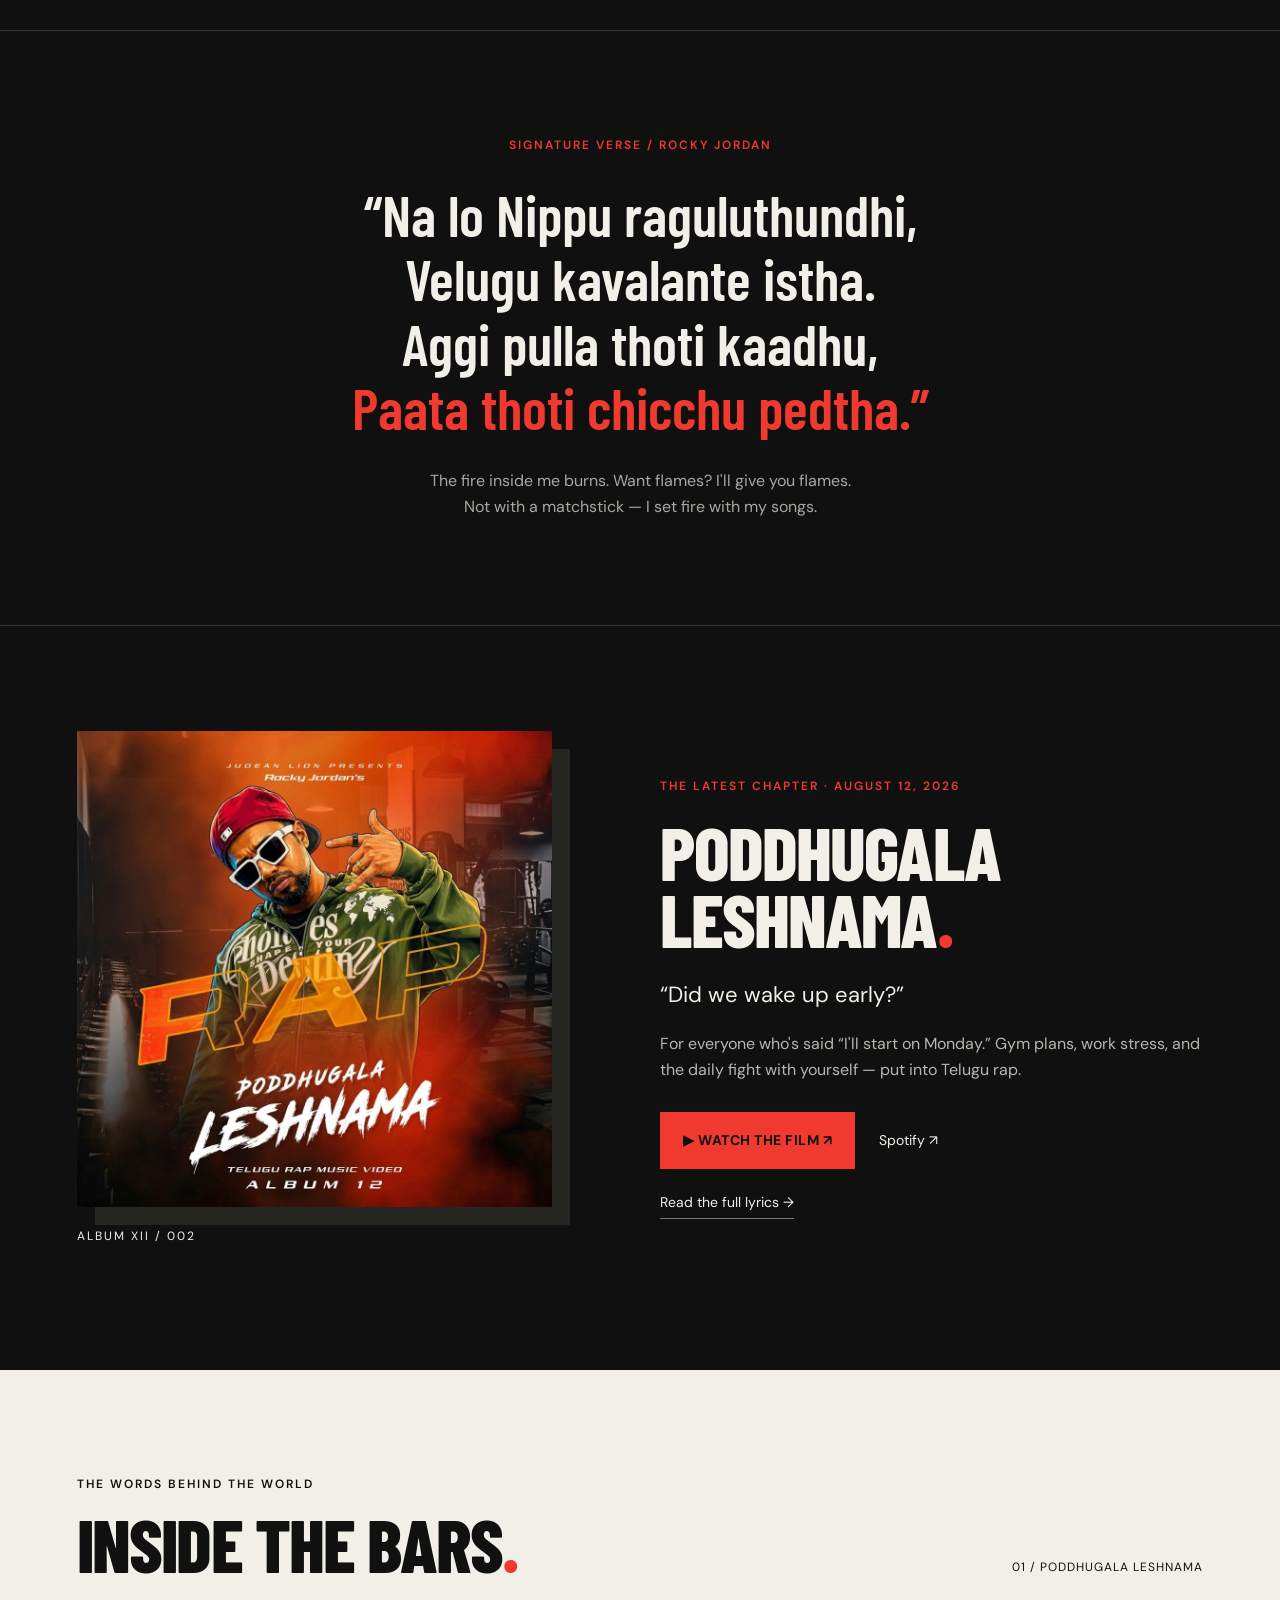
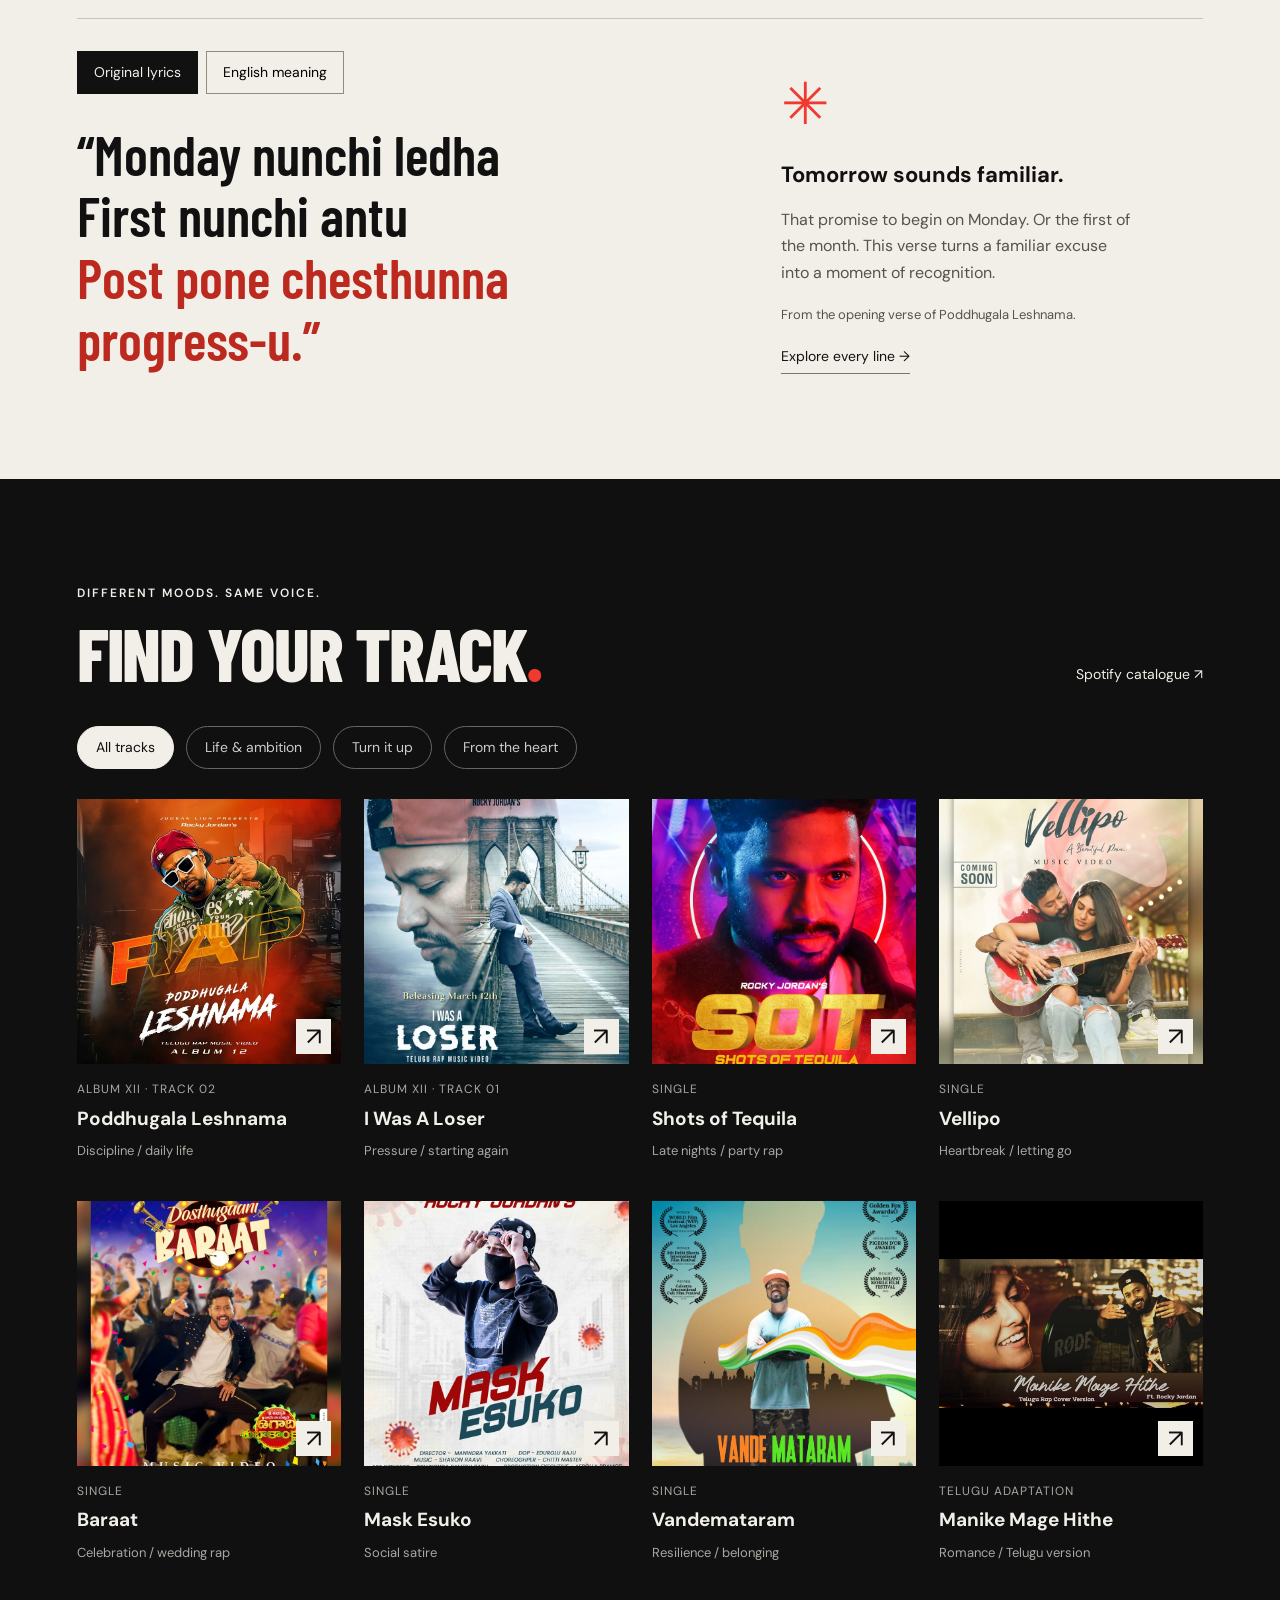
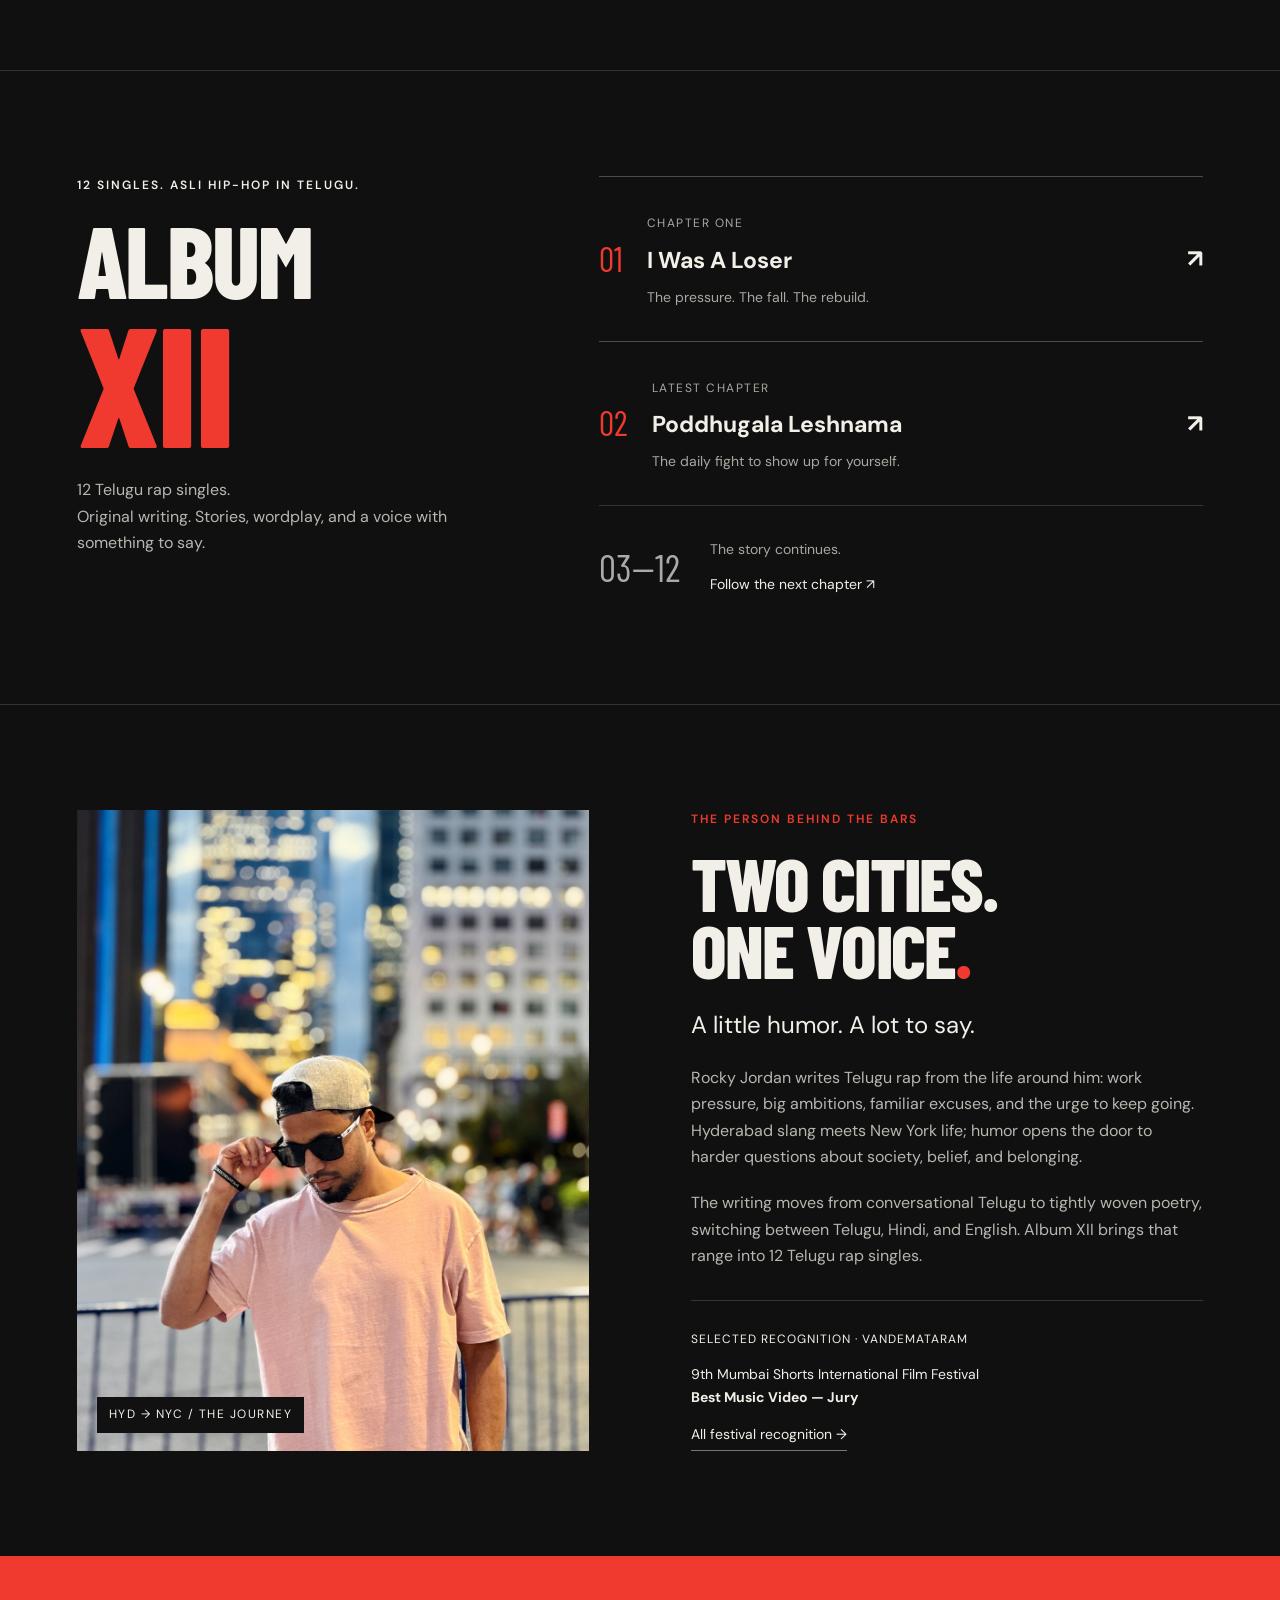
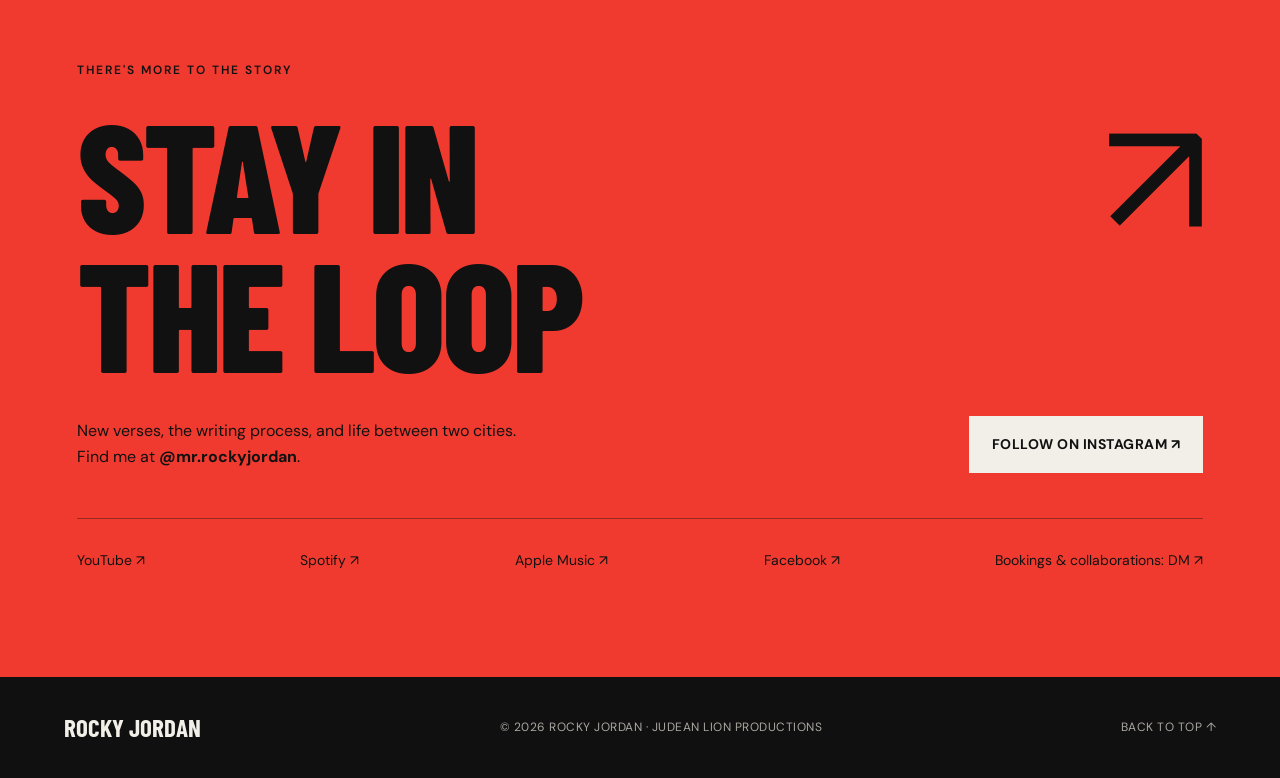
==== commit f8baf007: "Publish approved artist redesign and Dhurandhar announcement" ====
--- a/rockyjordan-site/index.html
+++ b/rockyjordan-site/index.html
@@ -1,469 +1,17 @@
-<!DOCTYPE html>
-<html lang="en">
-<head>
-<meta charset="UTF-8">
-<meta name="viewport" content="width=device-width, initial-scale=1.0">
-<title>Rocky Jordan | Telugu Rapper | NYC — Official Site</title>
-<meta name="description" content="Rocky Jordan is a Telugu rapper from Hyderabad, based in NYC. Official lyrics, music videos, streaming links. Album 12: a new Telugu rap single every month in 2026.">
-<meta name="keywords" content="Rocky Jordan, Telugu rap, Telugu rapper, Telugu hip hop, I Was A Loser lyrics, Indian hip hop, NYC Telugu rapper, Album 12, Telugu rap lyrics, Hyderabad rapper">
-<meta property="og:title" content="Rocky Jordan | Telugu Rapper | NYC">
-<meta property="og:description" content="Telugu rapper from Hyderabad, based in NYC. Official lyrics, videos, and streaming links.">
-<meta property="og:type" content="website">
-<link rel="canonical" href="https://rockyjordan.com">
-<link href="https://fonts.googleapis.com/css2?family=Bebas+Neue&family=DM+Sans:wght@400;500;700&family=Noto+Sans+Telugu:wght@400;700&display=swap" rel="stylesheet">
-<link rel="stylesheet" href="style.css">
-<style>
-.hero{min-height:100vh;display:flex;flex-direction:column;justify-content:center;padding:120px 24px 80px;max-width:1100px;margin:0 auto}
-.hero-grid{display:grid;grid-template-columns:1fr 1fr;gap:48px;align-items:center}
-.hero-label{font-size:12px;letter-spacing:3px;text-transform:uppercase;color:var(--muted);margin-bottom:12px}
-.hero h1{font-family:'Bebas Neue',sans-serif;font-size:clamp(48px,8vw,76px);line-height:0.95;color:#fff;letter-spacing:2px}
-.hero .desc{margin-top:20px;font-size:15px;line-height:1.8;color:#a1a1aa;max-width:480px}
-.hero .btns{display:flex;gap:12px;margin-top:24px;flex-wrap:wrap}
-.hero-card{background:var(--card);border:1px solid var(--subtle);border-radius:20px;padding:24px}
-.hero-card .inner-card{background:var(--bg);border:1px solid var(--subtle);border-radius:14px;padding:20px}
-.quote-wrap{margin-bottom:22px}
-.quote-label{
-  font-size:10px;
-  letter-spacing:2px;
-  text-transform:uppercase;
-  color:var(--accent);
-  font-weight:700;
-  margin-bottom:10px;
-}
-.quote-block{
-  border-left:3px solid var(--accent);
-  padding:12px 16px;
-  background:rgba(220,38,38,0.04);
-  border-radius:0 10px 10px 0
-}
-.quote-block .tel{font-size:15px;color:#e4e4e7;font-style:italic;line-height:1.8;font-family:'Noto Sans Telugu','DM Sans',sans-serif}
-.quote-block .eng{font-size:12px;color:var(--muted);margin-top:6px;font-style:italic}
-.hero-separator{
-  height:1px;
-  background:var(--subtle);
-  margin:0 0 20px 0;
-}
-.hero-facts{margin-top:14px;display:flex;justify-content:space-between;font-size:12px;color:var(--muted);padding:0 4px}
-</style>
-</head>
-<body>
-
-<nav>
-<div class="inner">
-  <a href="/" class="logo">ROCKY JORDAN</a>
-  <div class="links" id="navLinks">
-    <a href="#songs">Songs</a>
-    <a href="#videos">Videos</a>
-    <a href="#album12">Album XII</a>
-    <a href="#connect">Connect</a>
-  </div>
-  <button class="menu-btn" onclick="document.getElementById('navLinks').classList.toggle('open')">&#9776;</button>
-</div>
-</nav>
-
-<div class="hero">
-<div class="hero-grid">
-  <div>
-    <div style="width:220px;height:220px;border-radius:50%;border:3px solid var(--accent);overflow:hidden;margin-bottom:20px;background:var(--card);display:flex;align-items:center;justify-content:center;box-shadow:0 0 60px rgba(220,38,38,0.2);">
-      <!-- CROP CONTROL: Change object-position to reposition the image inside the circle -->
-      <!-- Examples: "center top" shows top of image, "center 30%" shows upper-third, "center center" is default -->
-      <img src="images/profile.jpg" alt="Rocky Jordan - Telugu Rapper from Hyderabad based in NYC" style="width:100%;height:100%;object-fit:cover;object-position:center 20%;" onerror="this.onerror=null;this.src='images/profile_1.jpg';">
-    </div>
-    <div class="hero-label">Rocky Jordan</div>
-    <h1>Telugu Rapper.<br>Hyderabad to NYC.</h1>
-    <p class="desc">From Hyderabad 🕌 to New York 🗽 — Rocky Jordan makes Telugu rap with original lyrics, social commentary, and artistic range. Album 12: a new single every month in 2026.</p>
-    <div class="btns">
-      <a href="https://www.youtube.com/@mr.rockyjordan" class="btn-pill btn-w" target="_blank">Watch on YouTube</a>
-      <a href="https://www.instagram.com/mr.rockyjordan/" class="btn-pill btn-o" target="_blank">Follow on Instagram</a>
-    </div>
-  </div>
-  <div class="hero-card">
-    <div class="quote-wrap">
-      <div class="quote-label">✍🏼 Signature Verse</div>
-      <div class="quote-block">
-        <div class="tel">"Na lo Nippu raguluthundhi, Velugu kavalante istha.<br>Aggi pulla thoti kaadhu, Paata thoti chicchu pedtha."</div>
-        <div class="eng">The fire inside me burns. Want flames? I'll give you flames.<br>Not with a matchstick — I set fire with my songs.</div>
-      </div>
-    </div>
-
-    <div class="hero-separator"></div>
-
-    <div class="inner-card">
-      <div style="font-size:10px;letter-spacing:2px;text-transform:uppercase;color:var(--accent);margin-bottom:10px;">Latest Release</div>
-      <div style="font-size:20px;font-weight:700;color:#fff;margin-bottom:4px;">Poddhugala Leshnama</div>
-      <div style="font-size:13px;color:var(--muted);margin-bottom:14px;">Album XII · Track 02</div>
-      <div style="display:flex;gap:8px;flex-wrap:wrap;">
-        <a href="https://youtu.be/HIsH-OjMa7g" target="_blank" class="btn-pill btn-w" style="font-size:12px;padding:8px 18px;">▶ Watch</a>
-        <a href="https://open.spotify.com/track/3YYnr8l2AzeBdRFFQzAwCb" target="_blank" class="btn-pill btn-o" style="font-size:12px;padding:8px 18px;">Spotify</a>
-        <a href="lyrics/poddhugala-leshnama.html" class="btn-pill btn-o" style="font-size:12px;padding:8px 18px;">Lyrics</a>
-      </div>
-      <div style="margin-top:14px;padding-top:12px;border-top:1px solid var(--subtle);display:flex;align-items:center;justify-content:space-between;">
-        <div>
-          <div style="font-size:9px;letter-spacing:1.5px;text-transform:uppercase;color:#52525b;margin-bottom:2px;">Previous Release</div>
-          <div style="font-size:13px;color:#a1a1aa;">I Was A Loser · Track 01</div>
-        </div>
-        <a href="lyrics/i-was-a-loser.html" style="font-size:11px;color:var(--accent);text-decoration:none;">View &rarr;</a>
-      </div>
-    </div>
-
-    <div class="hero-facts">
-      <span>🕌 Hyderabad roots</span><span>→</span><span>🗽 NYC based</span>
-    </div>
-    <div class="hero-facts" style="margin-top:8px">
-      <span>🎤 Telugu · Hindi · English</span><span>📀 8 released tracks</span>
-    </div>
-  </div>
-</div>
-</div>
-
-<!-- POSTER GALLERY — Premium Carousel -->
-<section id="releases" style="padding:40px 0;overflow:hidden;border-top:1px solid var(--subtle);border-bottom:1px solid var(--subtle);position:relative;">
-  <div style="max-width:1100px;margin:0 auto;padding:0 24px 16px;">
-    <div class="stitle">Music</div>
-    <div class="sheading" style="margin-bottom:16px;">Official Releases</div>
-  </div>
-  <div class="carousel-wrap">
-    <button class="carousel-arrow carousel-left" aria-label="Scroll left">&#8249;</button>
-    <button class="carousel-arrow carousel-right" aria-label="Scroll right">&#8250;</button>
-    <div class="poster-track" id="posterTrack">
-      <a href="lyrics/poddhugala-leshnama.html" class="poster-item">
-        <div class="poster-img" style="background-image:url('images/poster-poddhugala-leshnama.jpg');"><div class="poster-fallback">Poddhugala<br>Leshnama</div></div>
-        <div class="poster-title">Poddhugala Leshnama</div>
-        <div class="poster-sub">Album XII · Track 02</div>
-      </a>
-      <a href="lyrics/i-was-a-loser.html" class="poster-item">
-        <div class="poster-img" style="background-image:url('images/poster-i-was-a-loser.jpg');"><div class="poster-fallback">I Was<br>A Loser</div></div>
-        <div class="poster-title">I Was A Loser</div>
-        <div class="poster-sub">Album XII · Track 01</div>
-      </a>
-      <a href="lyrics/shots-of-tequila.html" class="poster-item">
-        <div class="poster-img" style="background-image:url('images/poster-shots-of-tequila.jpg');"><div class="poster-fallback">Shots of<br>Tequila</div></div>
-        <div class="poster-title">Shots of Tequila</div>
-        <div class="poster-sub">Party Rap</div>
-      </a>
-      <a href="lyrics/vellipo.html" class="poster-item">
-        <div class="poster-img" style="background-image:url('images/poster-vellipo.jpg');"><div class="poster-fallback">Vellipo</div></div>
-        <div class="poster-title">Vellipo</div>
-        <div class="poster-sub">Breakup Song</div>
-      </a>
-      <a href="lyrics/baraat.html" class="poster-item">
-        <div class="poster-img" style="background-image:url('images/poster-baraat.jpg');"><div class="poster-fallback">Baraat</div></div>
-        <div class="poster-title">Baraat</div>
-        <div class="poster-sub">Wedding Rap</div>
-      </a>
-      <a href="lyrics/mask-esuko.html" class="poster-item">
-        <div class="poster-img" style="background-image:url('images/poster-mask-esuko.jpg');"><div class="poster-fallback">Mask<br>Esuko</div></div>
-        <div class="poster-title">Mask Esuko</div>
-        <div class="poster-sub">Social Satire</div>
-      </a>
-      <a href="lyrics/vandemataram.html" class="poster-item">
-        <div class="poster-img" style="background-image:url('images/poster-vandemataram.jpg');"><div class="poster-fallback">Vande-<br>mataram</div></div>
-        <div class="poster-title">Vandemataram</div>
-        <div class="poster-sub">Patriotic · Award Winner</div>
-      </a>
-      <a href="lyrics/manike-mage-hithe.html" class="poster-item">
-        <div class="poster-img" style="background-image:url('images/poster-manike.jpg');"><div class="poster-fallback">Manike<br>Mage Hithe</div></div>
-        <div class="poster-title">Manike Mage Hithe</div>
-        <div class="poster-sub">Telugu Version</div>
-      </a>
-    </div>
-  </div>
-</section>
-
-<script>
-(function(){
-  var track = document.getElementById('posterTrack');
-  if(!track) return;
-  var wrap = track.closest('.carousel-wrap');
-  var leftBtn = wrap.querySelector('.carousel-left');
-  var rightBtn = wrap.querySelector('.carousel-right');
-
-  // Duplicate items for seamless loop
-  track.innerHTML += track.innerHTML;
-
-  var isPaused = false;
-  var hasStarted = false;
-  var speed = 0.6;
-  var dragActive = false;
-
-  // Auto-scroll via requestAnimationFrame
-  function tick(){
-    if(!isPaused && hasStarted && !dragActive){
-      track.scrollLeft += speed;
-      // Seamless loop reset at halfway point
-      if(track.scrollLeft >= track.scrollWidth / 2){
-        track.scrollLeft -= track.scrollWidth / 2;
-      }
-    }
-    requestAnimationFrame(tick);
-  }
-
-  // Start only when section enters viewport
-  var observer = new IntersectionObserver(function(entries){
-    if(entries[0].isIntersecting && !hasStarted){
-      hasStarted = true;
-      requestAnimationFrame(tick);
-    }
-  },{threshold:0.2});
-  observer.observe(track.closest('section'));
-
-  // Pause on hover over entire carousel area
-  wrap.addEventListener('mouseenter', function(){ isPaused = true; });
-  wrap.addEventListener('mouseleave', function(){ if(!dragActive) isPaused = false; });
-
-  // Arrow buttons
-  leftBtn.addEventListener('click', function(e){
-    e.preventDefault();
-    isPaused = true;
-    track.scrollBy({left: -240, behavior:'smooth'});
-    setTimeout(function(){ isPaused = false; }, 2500);
-  });
-  rightBtn.addEventListener('click', function(e){
-    e.preventDefault();
-    isPaused = true;
-    track.scrollBy({left: 240, behavior:'smooth'});
-    setTimeout(function(){ isPaused = false; }, 2500);
-  });
-
-  // Touch support — pause during swipe, resume after
-  track.addEventListener('touchstart', function(){ isPaused = true; }, {passive:true});
-  track.addEventListener('touchend', function(){ setTimeout(function(){ isPaused = false; }, 2500); }, {passive:true});
-
-  // Mouse drag to scroll
-  var startX, scrollStart;
-  track.addEventListener('mousedown', function(e){
-    dragActive = true; isPaused = true;
-    startX = e.pageX; scrollStart = track.scrollLeft;
-    track.style.cursor = 'grabbing';
-    e.preventDefault();
-  });
-  track.addEventListener('mousemove', function(e){
-    if(!dragActive) return;
-    track.scrollLeft = scrollStart - (e.pageX - startX);
-  });
-  function endDrag(){
-    if(!dragActive) return;
-    dragActive = false;
-    track.style.cursor = '';
-    setTimeout(function(){ isPaused = false; }, 2000);
-  }
-  track.addEventListener('mouseup', endDrag);
-  track.addEventListener('mouseleave', endDrag);
-})();
-</script>
-
-<!-- SONGS -->
-<section id="songs">
-<div class="stitle">Discography</div>
-<div class="sheading">Songs & Lyrics</div>
-<div class="songs-grid">
-
-  <div class="song-card">
-    <div class="top"><div class="song-type">Album XII · Track 02</div></div>
-    <span class="album-badge">ALBUM XII</span>
-    <h3><a href="lyrics/poddhugala-leshnama.html">Poddhugala Leshnama</a></h3>
-    <div class="theme">Gym discipline, NRI life, and the fight for self-improvement</div>
-    <div class="excerpt">"Poddhugala leshnama... Yedu kantha gymulunnama... Gippa gippa weights etthinama!"</div>
-    <div class="slinks">
-      <a href="https://youtu.be/HIsH-OjMa7g" target="_blank" class="link-yt">YouTube</a>
-      <a href="https://open.spotify.com/track/3YYnr8l2AzeBdRFFQzAwCb" target="_blank" class="link-other">Spotify</a>
-      <a href="lyrics/poddhugala-leshnama.html" class="link-other">Full Lyrics</a>
-    </div>
-  </div>
-
-  <div class="song-card">
-    <div class="top"><div class="song-type">Album XII · Track 01</div></div>
-    <span class="album-badge">ALBUM XII</span>
-    <h3><a href="lyrics/i-was-a-loser.html">I Was A Loser</a></h3>
-    <div class="theme">Middle-class NRI struggle, pressure, and rebuild</div>
-    <div class="excerpt">"Em chepmantav na problems... I was a Loser... Lemme tell u my Story."</div>
-    <div class="slinks">
-      <a href="https://youtu.be/oRiNe9epIhE" target="_blank" class="link-yt">YouTube</a>
-      <a href="https://open.spotify.com/track/7zjBUHov7iDA60yfMXe5mr" target="_blank" class="link-other">Spotify</a>
-      <a href="lyrics/i-was-a-loser.html" class="link-other">Full Lyrics</a>
-    </div>
-  </div>
-
-  <div class="song-card">
-    <div class="top"><div class="song-type">Party Rap Single</div></div>
-    <h3><a href="lyrics/shots-of-tequila.html">Shots of Tequila</a></h3>
-    <div class="theme">Club energy, nightlife, party anthem</div>
-    <div class="excerpt">"Kotdhamu shots of Tequila... Night antha party cheyaala..."</div>
-    <div class="slinks">
-      <a href="https://youtu.be/rFskJrJjhFA" target="_blank" class="link-yt">YouTube</a>
-      <a href="https://open.spotify.com/track/4kye7LILFO2BJPJW1tlXuL" target="_blank" class="link-other">Spotify</a>
-      <a href="lyrics/shots-of-tequila.html" class="link-other">Full Lyrics</a>
-    </div>
-  </div>
-
-  <div class="song-card">
-    <div class="top"><div class="song-type">Breakup Song</div></div>
-    <h3><a href="lyrics/vellipo.html">Vellipo</a></h3>
-    <div class="theme">Heartbreak, memory, longing</div>
-    <div class="excerpt">"Kalavanika ninnu, kalalo kuda nenu... chantha nundi Vellipo."</div>
-    <div class="slinks">
-      <a href="https://youtu.be/7ZZ3TZk0Lrw" target="_blank" class="link-yt">YouTube</a>
-      <a href="https://open.spotify.com/track/4aa1WQX0ZiG7k259sEJqio" target="_blank" class="link-other">Spotify</a>
-      <a href="lyrics/vellipo.html" class="link-other">Full Lyrics</a>
-    </div>
-  </div>
-
-  <div class="song-card">
-    <div class="top"><div class="song-type">Wedding Rap</div></div>
-    <h3><a href="lyrics/baraat.html">Baraat</a></h3>
-    <div class="theme">Baraat energy, friendship, celebration</div>
-    <div class="excerpt">"Baaraath ki podhamu... masthu maza cheddhamu..."</div>
-    <div class="slinks">
-      <a href="https://youtu.be/gZuFEvGSts4" target="_blank" class="link-yt">YouTube</a>
-      <a href="https://open.spotify.com/track/3rlB5dGb9e9pR9x2fAyrnv" target="_blank" class="link-other">Spotify</a>
-      <a href="lyrics/baraat.html" class="link-other">Full Lyrics</a>
-    </div>
-  </div>
-
-  <div class="song-card">
-    <div class="top"><div class="song-type">Social Satire Rap</div></div>
-    <h3><a href="lyrics/mask-esuko.html">Mask Esuko</a></h3>
-    <div class="theme">COVID-era public health satire and warning</div>
-    <div class="excerpt">"Mask esuko... ne chethulani sanitize chesuko..."</div>
-    <div class="slinks">
-      <a href="https://youtu.be/PSoaVZid1AY" target="_blank" class="link-yt">YouTube</a>
-      <a href="https://open.spotify.com/track/4jbAvZfeYdEIyp7Nv1dWm4" target="_blank" class="link-other">Spotify</a>
-      <a href="lyrics/mask-esuko.html" class="link-other">Full Lyrics</a>
-    </div>
-  </div>
-
-  <div class="song-card">
-    <div class="top"><div class="song-type">Patriotic Telugu Rap</div></div>
-    <h3><a href="lyrics/vandemataram.html">Vandemataram</a></h3>
-    <div class="theme">National resilience, grief, and response</div>
-    <div class="excerpt">"Vandemaataram, Jana Gana Mana... Na Jenda Pogaridhi, Na Desham Goppadhi."</div>
-    <div class="slinks">
-      <a href="https://youtu.be/ejcCLl_bj-8" target="_blank" class="link-yt">YouTube</a>
-      <a href="https://open.spotify.com/track/6ZvpngDhA9vNRN1TZI1qrg" target="_blank" class="link-other">Spotify</a>
-      <a href="lyrics/vandemataram.html" class="link-other">Full Lyrics</a>
-    </div>
-  </div>
-
-  <div class="song-card">
-    <div class="top"><div class="song-type">Cover / Telugu Adaptation</div></div>
-    <h3><a href="lyrics/manike-mage-hithe.html">Manike Mage Hithe (Telugu Version)</a></h3>
-    <div class="theme">Romantic adaptation with Telugu lyrical phrasing</div>
-    <div class="excerpt">"Ekkadnunch occhave o Chandamaama..."</div>
-    <div class="slinks">
-      <a href="https://youtu.be/ywMtkrfDaD8" target="_blank" class="link-yt">YouTube</a>
-      <a href="https://open.spotify.com/artist/0fXRojzeOlwUyl4uNa6IhA" target="_blank" class="link-other">Spotify</a>
-      <a href="lyrics/manike-mage-hithe.html" class="link-other">Full Lyrics</a>
-    </div>
-  </div>
-
-</div>
-</section>
-
-<!-- VIDEOS -->
-<section id="videos">
-<div class="stitle">Watch</div>
-<div class="sheading">Music Videos</div>
-<div class="video-grid">
-  <div class="vid-card"><div class="embed"><iframe src="https://www.youtube.com/embed/HIsH-OjMa7g" allowfullscreen loading="lazy"></iframe></div><div class="vinfo"><h3>Poddhugala Leshnama</h3><p>Album XII · Track 02 · 2026</p></div></div>
-  <div class="vid-card"><div class="embed"><iframe src="https://www.youtube.com/embed/oRiNe9epIhE" allowfullscreen loading="lazy"></iframe></div><div class="vinfo"><h3>I Was A Loser</h3><p>Album XII · Track 01 · 2026</p></div></div>
-  <div class="vid-card"><div class="embed"><iframe src="https://www.youtube.com/embed/rFskJrJjhFA" allowfullscreen loading="lazy"></iframe></div><div class="vinfo"><h3>Shots of Tequila</h3><p>Telugu Rap Party Anthem</p></div></div>
-  <div class="vid-card"><div class="embed"><iframe src="https://www.youtube.com/embed/7ZZ3TZk0Lrw" allowfullscreen loading="lazy"></iframe></div><div class="vinfo"><h3>Vellipo</h3><p>Telugu Rap Love Song</p></div></div>
-  <div class="vid-card"><div class="embed"><iframe src="https://www.youtube.com/embed/gZuFEvGSts4" allowfullscreen loading="lazy"></iframe></div><div class="vinfo"><h3>Baraat</h3><p>Telugu Wedding Rap</p></div></div>
-  <div class="vid-card"><div class="embed"><iframe src="https://www.youtube.com/embed/PSoaVZid1AY" allowfullscreen loading="lazy"></iframe></div><div class="vinfo"><h3>Mask Esuko</h3><p>Telugu Rap · Covid Satire</p></div></div>
-  <div class="vid-card"><div class="embed"><iframe src="https://www.youtube.com/embed/ejcCLl_bj-8" allowfullscreen loading="lazy"></iframe></div><div class="vinfo"><h3>Vandemataram</h3><p>Telugu Patriotic Rap</p></div></div>
-  <div class="vid-card"><div class="embed"><iframe src="https://www.youtube.com/embed/ywMtkrfDaD8" allowfullscreen loading="lazy"></iframe></div><div class="vinfo"><h3>Manike Mage Hithe</h3><p>Telugu Rap Version</p></div></div>
-</div>
-</section>
-
-<!-- ALBUM XII -->
-<section id="album12">
-<div class="stitle">Project</div>
-<div class="sheading">Album XII</div>
-<div class="a12-banner">
-  <h2>ALBUM XII</h2>
-  <p>12 Telugu Rap Singles · 12 Months · Released on the 12th</p>
-  <p style="margin-top:12px;font-size:12px;letter-spacing:2px;text-transform:uppercase;">March 2026 — February 2027</p>
-</div>
-<p style="color:var(--muted);font-size:14px;line-height:1.8;max-width:700px;">
-  One original Telugu rap track on the 12th of every month for a year. Each release covers different ground — NRI life, social commentary, faith, artistic craft.<br><br>
-  <strong style="color:var(--gold);">Track 1: "I Was A Loser"</strong> — Released March 2026<br>
-  <strong style="color:var(--gold);">Track 2: "Poddhugala Leshnama"</strong> — Out now<br>
-  <span style="color:#52525b;">Tracks 3–12: Coming monthly. Follow @mr.rockyjordan for updates.</span>
-</p>
-</section>
-
-<!-- AWARDS (modest, lower position) -->
-<section id="awards">
-<div class="stitle">Recognition</div>
-<div class="sheading">Selected Festival Recognition</div>
-<p style="color:var(--muted);margin-bottom:20px;font-size:13px;">For "Vandemataram" — Telugu Patriotic Rap Music Video</p>
-<div class="awards-grid">
-  <div class="award"><div class="atag">Winner</div><div class="aname">9th Mumbai Shorts International Film Festival</div><div class="acat">Best Music Video — Jury</div></div>
-  <div class="award"><div class="atag">Winner</div><div class="aname">Calcutta International Cult Film Festival</div><div class="acat">Outstanding Achievement Award</div></div>
-  <div class="award"><div class="atag">Winner</div><div class="aname">L'Age d'Or International Arthouse Film Festival</div><div class="acat">Outstanding Achievement Award</div></div>
-  <div class="award"><div class="atag">Winner</div><div class="aname">Crown Wood International Film Festival</div><div class="acat">Best Music Video</div></div>
-  <div class="award"><div class="atag">Winner</div><div class="aname">WORLD Film Festival (WFF) Los Angeles</div><div class="acat">Best Solo Song</div></div>
-  <div class="award"><div class="atag">Winner</div><div class="aname">8th Delhi Shorts International Film Festival</div><div class="acat">Best Music Video — Jury</div></div>
-  <div class="award award-minor"><div class="atag">Finalist</div><div class="aname">MiMo Milano Mobile Film Festival 2019</div></div>
-  <div class="award award-minor"><div class="atag">Official Selection</div><div class="aname">Golden Fox Awards 2020</div></div>
-  <div class="award award-minor"><div class="atag">Official Selection</div><div class="aname">Pigeon d'Or Awards 2020</div></div>
-</div>
-</section>
-
-<!-- CONNECT -->
-<section id="connect">
-<div class="stitle">Links</div>
-<div class="sheading">Connect</div>
-<p style="color:var(--muted);font-size:14px;">Album 12 drops monthly on the 12th. For performances, collaborations, and features.</p>
-<div class="connect-grid">
-  <a href="https://www.youtube.com/@mr.rockyjordan" target="_blank">YouTube</a>
-  <a href="https://www.instagram.com/mr.rockyjordan/" target="_blank">Instagram</a>
-  <a href="https://open.spotify.com/artist/0fXRojzeOlwUyl4uNa6IhA" target="_blank">Spotify</a>
-  <a href="https://music.apple.com/ca/artist/rocky-jordan/1477024385" target="_blank">Apple Music</a>
-  <a href="https://facebook.com/mr.rockyjordan" target="_blank">Facebook</a>
-</div>
-</section>
-
-<footer>
-<div class="flogo">ROCKY JORDAN</div>
-<p>© 2026 Rocky Jordan · Judean Lion Productions · All Rights Reserved</p>
-</footer>
-
-<script type="application/ld+json">
-{
-  "@context":"https://schema.org",
-  "@type":"MusicGroup",
-  "name":"Rocky Jordan",
-  "alternateName":"mr.rockyjordan",
-  "description":"Telugu rapper from Hyderabad, based in New York City. Original Telugu rap with social commentary, artistic range, and spiritual depth.",
-  "genre":["Telugu Rap","Telugu Hip Hop","Indian Hip Hop"],
-  "sameAs":[
-    "https://www.youtube.com/@mr.rockyjordan",
-    "https://www.instagram.com/mr.rockyjordan/",
-    "https://open.spotify.com/artist/0fXRojzeOlwUyl4uNa6IhA",
-    "https://music.apple.com/ca/artist/rocky-jordan/1477024385",
-    "https://facebook.com/mr.rockyjordan"
-  ]
-}
-</script>
-<script>
-// Section reveal on scroll — hides via JS only (safe fallback if JS fails)
-(function(){
-  var sections = document.querySelectorAll('section');
-  sections.forEach(function(s){
-    s.style.opacity = '0';
-    s.style.transform = 'translateY(24px)';
-  });
-  var obs = new IntersectionObserver(function(entries){
-    entries.forEach(function(e){
-      if(e.isIntersecting){
-        e.target.style.opacity = '1';
-        e.target.style.transform = 'translateY(0)';
-      }
-    });
-  },{threshold:0.08,rootMargin:'0px 0px -20px 0px'});
-  sections.forEach(function(s){ obs.observe(s); });
-})();
-</script>
-</body>
-</html>
+<!doctype html><html lang="en"><head><meta charset="utf-8"><meta name="viewport" content="width=device-width,initial-scale=1"><title>Rocky Jordan — Telugu rap. Life in every bar.</title><meta name="description" content="Telugu hip-hop from Hyderabad to NYC. Watch Poddhugala Leshnama, explore Album XII, and get inside the bars."><link rel="canonical" href="https://rockyjordan.com/"><link rel="stylesheet" href="editorial.css"><script src="site.js" defer></script></head><body><a class="skip" href="#main">Skip to music</a><header><a class="brand" href="/">RJ<span>ROCKY<br>JORDAN</span></a><nav aria-label="Main navigation"><a href="#music">Music</a><a href="#bars">Inside the bars</a><a href="#story">The story</a></nav><a class="header-cta" href="#connect">Connect &nbsp; ↗</a></header><main id="main">
+<section class="hero"><div class="hero-photo"><img src="images/2_profile.jpg" alt="Rocky Jordan beneath the Empire State Building in New York" fetchpriority="high"></div><div class="hero-content"><p class="eyebrow"><span class="dot"></span> TELUGU RAP · HYDERABAD → NEW YORK</p><h1>ROCKY<br><span>JORDAN</span></h1><p class="hero-line">Real life.<br>Written in Telugu rap.</p><a class="button red" href="https://www.youtube.com/watch?v=HIsH-OjMa7g" target="_blank" rel="noopener">▶ &nbsp; WATCH THE LATEST FILM &nbsp; ↗</a><a class="quiet" href="#next-release">Up next: Dhurandhar · September 12 ↗</a></div><div class="photo-note">NEW YORK, NY<br>HYDERABAD AT HEART</div><div class="hero-foot"><span>TELUGU WORDS. A WORLD OF STORIES.</span><span>HYD <b>────────→</b> NYC</span><a href="#latest">SCROLL TO DISCOVER ↓</a></div></section>
+<div class="ticker" aria-hidden="true"><span>HYDERABAD ROOTS</span><b>✳</b><span>NEW YORK RHYTHM</span><b>✳</b><span>TELUGU HIP-HOP</span><b>✳</b><span>ROCKY JORDAN</span></div>
+<section class="upcoming section" id="next-release"><div><p class="eyebrow accent">UP NEXT / ALBUM XII</p><h2>DHURANDHAR<span class="accent">.</span></h2><p class="release-date">SEPTEMBER 12, 2026</p><p>Telugu rap music video.</p><a class="button red" href="https://www.youtube.com/@mr.rockyjordan" target="_blank" rel="noopener">VISIT THE YOUTUBE CHANNEL ↗</a></div><img src="images/poster-dhurandhar.jpg" alt="Dhurandhar official poster: Rocky Jordan surrounded by protest placards" loading="lazy"></section><section class="signature section"><p class="eyebrow accent">SIGNATURE VERSE / ROCKY JORDAN</p><blockquote>“Na lo Nippu raguluthundhi,<br>Velugu kavalante istha.<br>Aggi pulla thoti kaadhu,<br><em>Paata thoti chicchu pedtha.”</em></blockquote><p class="signature-meaning">The fire inside me burns. Want flames? I'll give you flames.<br>Not with a matchstick — I set fire with my songs.</p></section><section class="release section" id="latest"><div class="release-art"><img src="images/poster-poddhugala-leshnama.jpg" alt="Poddhugala Leshnama official cover" loading="lazy"><span>ALBUM XII / 002</span></div><div><p class="eyebrow accent">THE LATEST CHAPTER · AUGUST 12, 2026</p><h2>PODDHUGALA<br>LESHNAMA<span class="accent">.</span></h2><p class="subtitle">“Did we wake up early?”</p><p class="muted">For everyone who's said “I'll start on Monday.” Gym plans, work stress, and the daily fight with yourself — put into Telugu rap.</p><div class="actions"><a class="button red" href="https://www.youtube.com/watch?v=HIsH-OjMa7g" target="_blank" rel="noopener">▶ WATCH THE FILM ↗</a><a class="text-link" href="https://open.spotify.com/track/3YYnr8l2AzeBdRFFQzAwCb" target="_blank" rel="noopener">Spotify ↗</a></div><a class="under-link" href="lyrics/poddhugala-leshnama.html">Read the full lyrics →</a></div></section>
+<section class="bars section" id="bars"><div class="section-top"><div><p class="eyebrow">THE WORDS BEHIND THE WORLD</p><h2>INSIDE THE BARS<span class="accent">.</span></h2></div><span class="issue">01 / PODDHUGALA LESHNAMA</span></div><div class="bar-grid"><div><div class="language-toggle" role="group" aria-label="Lyric display"><button class="active" data-language="original" aria-pressed="true">Original lyrics</button><button data-language="meaning" aria-pressed="false">English meaning</button></div><blockquote id="lyric-text">“Monday nunchi ledha<br>First nunchi antu<br><em>Post pone chesthunna<br>progress-u.”</em></blockquote></div><div class="bar-note"><span class="note-marker">✳</span><h3>Tomorrow sounds familiar.</h3><p>That promise to begin on Monday. Or the first of the month. This verse turns a familiar excuse into a moment of recognition.</p><p class="small">From the opening verse of Poddhugala Leshnama.</p><a class="under-link" href="lyrics/poddhugala-leshnama.html">Explore every line →</a></div></div></section>
+<section class="music section" id="music"><div class="section-top"><div><p class="eyebrow">DIFFERENT MOODS. SAME VOICE.</p><h2>FIND YOUR TRACK<span class="accent">.</span></h2></div><a class="text-link" href="https://open.spotify.com/artist/0fXRojzeOlwUyl4uNa6IhA" target="_blank" rel="noopener">Spotify catalogue ↗</a></div><div class="filters" role="group" aria-label="Filter songs by mood"><button class="active" data-filter="all" aria-pressed="true">All tracks</button><button data-filter="life" aria-pressed="false">Life & ambition</button><button data-filter="party" aria-pressed="false">Turn it up</button><button data-filter="heart" aria-pressed="false">From the heart</button></div><div class="tracks">
+<a class="track" data-mood="life" href="lyrics/poddhugala-leshnama.html"><div><img src="images/poster-poddhugala-leshnama.jpg" alt="Poddhugala Leshnama cover" loading="lazy"><span>↗</span></div><p>ALBUM XII · TRACK 02</p><h3>Poddhugala Leshnama</h3><small>Discipline / daily life</small></a>
+<a class="track" data-mood="life" href="lyrics/i-was-a-loser.html"><div><img src="images/poster-i-was-a-loser.jpg" alt="I Was A Loser cover" loading="lazy"><span>↗</span></div><p>ALBUM XII · TRACK 01</p><h3>I Was A Loser</h3><small>Pressure / starting again</small></a>
+<a class="track" data-mood="party" href="lyrics/shots-of-tequila.html"><div><img src="images/poster-shots-of-tequila.jpg" alt="Shots of Tequila cover" loading="lazy"><span>↗</span></div><p>SINGLE</p><h3>Shots of Tequila</h3><small>Late nights / party rap</small></a>
+<a class="track" data-mood="heart" href="lyrics/vellipo.html"><div><img src="images/poster-vellipo.jpg" alt="Vellipo cover" loading="lazy"><span>↗</span></div><p>SINGLE</p><h3>Vellipo</h3><small>Heartbreak / letting go</small></a>
+<a class="track" data-mood="party" href="lyrics/baraat.html"><div><img src="images/poster-baraat.jpg" alt="Baraat cover" loading="lazy"><span>↗</span></div><p>SINGLE</p><h3>Baraat</h3><small>Celebration / wedding rap</small></a>
+<a class="track" data-mood="life" href="lyrics/mask-esuko.html"><div><img src="images/poster-mask-esuko.jpg" alt="Mask Esuko cover" loading="lazy"><span>↗</span></div><p>SINGLE</p><h3>Mask Esuko</h3><small>Social satire</small></a>
+<a class="track" data-mood="heart" href="lyrics/vandemataram.html"><div><img src="images/poster-vandemataram.jpg" alt="Vandemataram cover" loading="lazy"><span>↗</span></div><p>SINGLE</p><h3>Vandemataram</h3><small>Resilience / belonging</small></a>
+<a class="track" data-mood="heart" href="lyrics/manike-mage-hithe.html"><div><img src="images/poster-manike.jpg" alt="Manike Mage Hithe cover" loading="lazy"><span>↗</span></div><p>TELUGU ADAPTATION</p><h3>Manike Mage Hithe</h3><small>Romance / Telugu version</small></a></div><p id="filter-status" class="sr-only" aria-live="polite">Showing all 8 tracks</p></section>
+<section class="album section" id="album12"><div><p class="eyebrow">12 SINGLES. ASLI HIP-HOP IN TELUGU.</p><h2>ALBUM<br><span>XII</span></h2><p class="muted">12 Telugu rap singles.<br>Original writing. Stories, wordplay, and a voice with something to say.</p></div><div class="chapters"><a href="lyrics/i-was-a-loser.html"><span>01</span><div><small>CHAPTER ONE</small><h3>I Was A Loser</h3><p>The pressure. The fall. The rebuild.</p></div><b>↗</b></a><a href="lyrics/poddhugala-leshnama.html"><span>02</span><div><small>LATEST CHAPTER</small><h3>Poddhugala Leshnama</h3><p>The daily fight to show up for yourself.</p></div><b>↗</b></a><div class="next-chapter"><span>03—12</span><p>The story continues.<br><a href="https://www.instagram.com/mr.rockyjordan/" target="_blank" rel="noopener">Follow the next chapter ↗</a></p></div></div></section>
+<section class="story section" id="story"><div class="story-photo"><img src="images/01profile.jpg" alt="Rocky Jordan in New York wearing a pink T-shirt" loading="lazy"><span>HYD → NYC / THE JOURNEY</span></div><div><p class="eyebrow accent">THE PERSON BEHIND THE BARS</p><h2>TWO CITIES.<br>ONE VOICE<span class="accent">.</span></h2><p class="story-lead">A little humor. A lot to say.</p><p class="muted">Rocky Jordan writes Telugu rap from the life around him: work pressure, big ambitions, familiar excuses, and the urge to keep going. Hyderabad slang meets New York life; humor opens the door to harder questions about society, belief, and belonging.</p><p class="muted">The writing moves from conversational Telugu to tightly woven poetry, switching between Telugu, Hindi, and English. Album XII brings that range into 12 Telugu rap singles.</p><div class="recognition"><small>SELECTED RECOGNITION · VANDEMATARAM</small><p>9th Mumbai Shorts International Film Festival<br><strong>Best Music Video — Jury</strong></p><a class="under-link" href="recognition.html">All festival recognition →</a></div></div></section>
+<section class="connect section" id="connect"><p class="eyebrow">THERE'S MORE TO THE STORY</p><h2>STAY IN<br>THE LOOP<span>↗</span></h2><div class="connect-bottom"><p>New verses, the writing process, and life between two cities.<br>Find me at <strong>@mr.rockyjordan</strong>.</p><a class="button light" href="https://www.instagram.com/mr.rockyjordan/" target="_blank" rel="noopener">FOLLOW ON INSTAGRAM ↗</a></div><div class="social-row"><a href="https://www.youtube.com/@mr.rockyjordan" target="_blank" rel="noopener">YouTube ↗</a><a href="https://open.spotify.com/artist/0fXRojzeOlwUyl4uNa6IhA" target="_blank" rel="noopener">Spotify ↗</a><a href="https://music.apple.com/ca/artist/rocky-jordan/1477024385" target="_blank" rel="noopener">Apple Music ↗</a><a href="https://facebook.com/mr.rockyjordan" target="_blank" rel="noopener">Facebook ↗</a><a href="https://www.instagram.com/mr.rockyjordan/" target="_blank" rel="noopener">Bookings & collaborations: DM ↗</a></div></section></main><footer><a href="/">ROCKY JORDAN</a><p>© 2026 ROCKY JORDAN · JUDEAN LION PRODUCTIONS</p><a href="#main">BACK TO TOP ↑</a></footer></body></html>
--- a/rockyjordan-site/editorial.css
+++ b/rockyjordan-site/editorial.css
@@ -0,0 +1,8 @@
+@import url('https://fonts.googleapis.com/css2?family=Barlow+Condensed:wght@600;700;800;900&family=DM+Sans:wght@400;500;600;700&display=swap');
+:root{--bg:#101010;--paper:#f2efe8;--red:#f13a2f;--muted:#aaa7a1;--line:#343431}*{box-sizing:border-box}html{scroll-behavior:smooth;scroll-padding-top:90px}body{margin:0;background:var(--bg);color:var(--paper);font-family:'DM Sans',sans-serif;font-size:16px;line-height:1.65}a{color:inherit;text-decoration:none}button{font:inherit;cursor:pointer}a:focus-visible,button:focus-visible{outline:3px solid var(--red);outline-offset:6px}img{display:block;width:100%}h1,h2,h3,p{margin:0}h1,h2{font-family:'Barlow Condensed',Impact,sans-serif;font-weight:800;line-height:.9;letter-spacing:-.025em}h2{font-size:clamp(48px,5.8vw,88px)}header{height:86px;display:flex;align-items:center;justify-content:space-between;padding:0 5%;border-bottom:1px solid #353535;background:var(--bg);position:relative;z-index:3}.brand{font-family:'Barlow Condensed',Impact,sans-serif;font-weight:800;font-size:45px;display:flex;align-items:center;gap:10px;line-height:.8}.brand span{font-family:'DM Sans',sans-serif;font-size:12px;letter-spacing:1px;line-height:1.25}nav{display:flex;gap:34px;font-size:14px}nav a:hover,.under-link:hover{color:var(--red)}.header-cta{font-size:14px;border-bottom:1px solid #888;padding:4px 0}.hero{height:740px;position:relative;isolation:isolate;overflow:hidden}.hero-photo{position:absolute;inset:0 0 0 41%;z-index:-2}.hero-photo img{height:100%;object-fit:cover;object-position:center 62%}.hero:after{content:'';position:absolute;inset:0;z-index:-1;background:linear-gradient(90deg,#101010 0%,#101010 23%,#101010db 35%,#10101025 62%,#10101000 100%),linear-gradient(0deg,#101010 0%,transparent 22%)}.hero-content{padding:52px 5%}.eyebrow{font-size:12px;font-weight:600;letter-spacing:2px;line-height:1.5}.dot{display:inline-block;width:7px;height:7px;background:var(--red);border-radius:50%;margin-right:8px}.hero h1{font-size:clamp(105px,13.7vw,205px);line-height:.79;margin:38px 0 30px}.hero h1 span{color:var(--red)}.hero-line{font-size:22px;line-height:1.35;margin-bottom:28px}.button{display:inline-flex;align-items:center;justify-content:center;gap:18px;padding:17px 23px;font-size:14px;letter-spacing:.5px;font-weight:700;transition:background .2s,transform .2s;min-height:52px}.button:hover{transform:translateY(-2px)}.red{background:var(--red);color:#111}.red:hover{background:#ff5146}.light{background:var(--paper);color:#111}.quiet{display:block;margin-top:20px;font-size:14px;color:#ccc}.photo-note{position:absolute;right:4%;top:40px;text-align:right;font-size:12px;letter-spacing:2px;line-height:1.6}.hero-foot{position:absolute;bottom:23px;left:5%;right:5%;display:flex;justify-content:space-between;font-size:12px;letter-spacing:1px;align-items:center}.hero-foot b{color:var(--red);margin:0 12px}.ticker{display:flex;align-items:center;justify-content:space-around;gap:28px;overflow:hidden;background:var(--red);padding:13px 0;color:#111;font-family:'Barlow Condensed',Impact,sans-serif;font-size:27px;font-weight:700;white-space:nowrap}.ticker b{font-size:30px}.section{padding:105px 6%;max-width:1600px;margin:0 auto}.release{display:grid;grid-template-columns:1fr 1.1fr;gap:8%;align-items:center}.release-art{position:relative;padding:0 18px 18px 0}.release-art img{aspect-ratio:1;object-fit:cover;box-shadow:18px 18px 0 #252522}.release-art>span{display:block;font-size:12px;letter-spacing:2px;margin-top:20px}.accent{color:var(--red)}.release h2{margin:24px 0}.subtitle{font-size:22px;margin-bottom:18px}.muted{color:#b9b6b0}.actions{display:flex;align-items:center;gap:24px;flex-wrap:wrap;margin:28px 0 20px}.text-link,.under-link{font-size:14px}.under-link{display:inline-block;border-bottom:1px solid #777;padding-bottom:4px}.bars{background:var(--paper);color:#111;max-width:none}.section-top{display:flex;align-items:end;justify-content:space-between;gap:30px;margin-bottom:40px}.section-top .eyebrow{margin-bottom:18px}.issue{font-size:12px;letter-spacing:1px}.bar-grid{display:grid;grid-template-columns:1.4fr 1fr;gap:10%;border-top:1px solid #c7c4be;padding-top:32px}.language-toggle{display:flex;gap:8px}.language-toggle button{background:transparent;border:1px solid #8e8b85;padding:9px 16px;font-size:14px}.language-toggle button.active{color:var(--paper);background:#111;border-color:#111}blockquote{font-family:'Barlow Condensed',Impact,sans-serif;font-size:clamp(36px,4.3vw,65px);font-weight:600;line-height:1.12;margin:30px 0 0}blockquote em{font-style:normal;color:#bc291f}.bar-note{padding-top:24px}.note-marker{font-size:58px;color:var(--red);line-height:1}.bar-note h3{font-size:22px;margin:24px 0 14px}.bar-note p{color:#55534f;max-width:350px}.bar-note .small{font-size:13px;margin:18px 0}.filters{display:flex;gap:12px;flex-wrap:wrap;margin-bottom:30px}.filters button{border:1px solid #666;background:none;color:#ccc;padding:9px 18px;font-size:14px;border-radius:24px}.filters .active{background:var(--paper);color:#111;border-color:var(--paper)}.tracks{display:grid;grid-template-columns:repeat(4,1fr);gap:38px 23px}.track>div{position:relative;overflow:hidden}.track img{aspect-ratio:1;object-fit:cover;transition:transform .35s}.track:hover img{transform:scale(1.04)}.track>div>span{position:absolute;right:10px;bottom:10px;background:var(--paper);color:#111;width:35px;height:35px;text-align:center;font-size:25px;line-height:35px}.track p{color:var(--muted);font-size:12px;letter-spacing:1px;margin-top:16px}.track h3{font-size:19px;margin:3px 0}.track small{color:var(--muted);font-size:13px}.track[hidden]{display:none}.album{display:grid;grid-template-columns:1fr 1.4fr;gap:8%;border-top:1px solid var(--line);border-bottom:1px solid var(--line)}.album h2{font-size:100px;margin:20px 0}.album h2 span{color:var(--red);font-size:170px}.chapters>a{display:flex;align-items:center;gap:24px;padding:32px 0;border-top:1px solid #4c4c46}.chapters>a>span{font-size:34px;font-family:'Barlow Condensed';color:var(--red)}.chapters small{font-size:12px;letter-spacing:1.5px;color:var(--muted)}.chapters h3{font-size:23px;margin:6px 0}.chapters p{color:var(--muted);font-size:14px}.chapters b{margin-left:auto;font-size:25px}.next-chapter{padding-top:30px;border-top:1px solid var(--line);display:flex;gap:30px;align-items:center}.next-chapter>span{font-family:'Barlow Condensed';font-size:38px;color:#aaa}.next-chapter a{display:inline-block;color:var(--paper);margin-top:12px}.story{display:grid;grid-template-columns:1fr 1fr;gap:9%;align-items:center}.story-photo{position:relative}.story-photo img{aspect-ratio:4/5;object-fit:cover;object-position:50% 70%}.story-photo span{position:absolute;bottom:18px;left:20px;font-size:12px;letter-spacing:1.5px;background:#111;padding:8px 12px}.story h2{margin:22px 0}.story p{margin-bottom:20px}.story .story-lead{font-size:24px}.recognition{border-top:1px solid var(--line);padding-top:24px;margin-top:30px}.recognition small{font-size:12px;letter-spacing:1px}.recognition p{font-size:14px;margin:12px 0}.connect{background:var(--red);color:#111;max-width:none}.connect h2{font-size:clamp(85px,12vw,170px);margin:25px 0 35px;position:relative}.connect h2>span{position:absolute;right:0;top:0;font-family:'DM Sans';font-size:1.1em;font-weight:400}.connect-bottom{display:flex;justify-content:space-between;gap:25px;align-items:center}.social-row{display:flex;justify-content:space-between;gap:20px;flex-wrap:wrap;border-top:1px solid #1116;padding-top:30px;margin-top:45px;font-size:14px}footer{padding:30px 5%;display:flex;justify-content:space-between;align-items:center;gap:20px}footer>a:first-child{font-family:'Barlow Condensed';font-size:25px;font-weight:700}footer p,footer>a:last-child{font-size:12px;letter-spacing:.5px;color:var(--muted)}.skip{position:fixed;top:-100px;left:15px;padding:10px;background:white;color:black;z-index:99}.skip:focus{top:10px}.sr-only{position:absolute;width:1px;height:1px;overflow:hidden;clip:rect(0,0,0,0)}
+@media(min-width:1550px){.hero{height:850px}.hero-content{padding-top:65px}.hero h1{margin-top:50px}}@media(max-width:900px){nav{gap:20px}.hero{height:710px}.hero h1{font-size:140px}.hero-photo{left:30%}.hero-photo img{object-position:56% 63%}.hero:after{background:linear-gradient(90deg,#101010 0%,#101010ba 30%,#10101022 100%),linear-gradient(0deg,#101010,transparent 35%)}.hero-foot>span:first-child{display:none}.release{gap:5%}.section{padding:75px 5%}.tracks{grid-template-columns:repeat(2,1fr)}.bar-grid{gap:5%}.issue{display:none}.story{gap:6%}.album{gap:5%}.connect-bottom{align-items:start;flex-direction:column}}
+@media(max-width:600px){header{height:72px;padding:0 6%}.brand{font-size:36px}.brand span{font-size:12px}nav{gap:16px}nav a{font-size:14px}nav a:nth-child(2){display:none}.header-cta{display:none}.hero{height:790px}.hero-photo{inset:0}.hero-photo img{object-position:63% 60%;opacity:.65}.hero:after{background:linear-gradient(90deg,#101010b0,transparent),linear-gradient(0deg,#101010 0%,#101010bb 18%,transparent 70%)}.hero-content{padding:35px 6%}.eyebrow{font-size:12px;letter-spacing:1px}.hero h1{font-size:clamp(90px,25vw,148px);margin:40px 0 30px}.hero-line{font-size:22px;margin-top:170px}.photo-note{display:none}.hero-foot{left:6%;right:6%;font-size:12px}.hero-foot>a{display:none}.ticker{justify-content:flex-start;font-size:22px;padding:9px 20px;gap:20px}.ticker b{font-size:23px}.section{padding:65px 6%}.release,.story,.album,.bar-grid{grid-template-columns:1fr;gap:35px}.release h2{font-size:clamp(44px,13vw,61px)}.section-top{display:block}.section-top>a{display:inline-block;margin-top:20px}.section-top h2{font-size:clamp(39px,12vw,51px)}.bar-note{border-top:1px solid #c7c4be;padding-top:30px}.note-marker{display:none}.bar-note h3{margin-top:0}.bar-note p{max-width:none}.tracks{gap:28px 15px}.track h3{font-size:16px;line-height:1.3;margin:6px 0}.track p{font-size:12px;letter-spacing:0}.track small{font-size:12px}.filters{gap:8px}.filters button{font-size:14px;padding:8px 12px}.album h2{font-size:75px}.album h2 span{font-size:120px}.chapters h3{font-size:21px}.chapters>a{gap:16px}.story h2{font-size:65px}.connect h2{font-size:90px}.connect h2>span{font-size:65px;right:-5px}.connect-bottom p{font-size:16px}.social-row{gap:20px 30px;justify-content:start}.social-row a:last-child{width:100%}footer{flex-wrap:wrap;padding:28px 6%}footer p{order:3;width:100%}.actions{gap:20px}}
+@media(prefers-reduced-motion:reduce){html{scroll-behavior:auto}*,*:before,*:after{transition:none!important}}
+.signature{border-top:1px solid var(--line);border-bottom:1px solid var(--line);text-align:center}.signature blockquote{font-size:clamp(32px,4.5vw,68px);margin:28px 0}.signature blockquote em{color:var(--red)}.signature-meaning{font-size:16px;color:var(--muted);margin-top:25px}.upcoming{display:grid;grid-template-columns:1.2fr .8fr;gap:8%;align-items:center}.upcoming h2{font-size:clamp(48px,7vw,100px);margin:25px 0}.upcoming img{max-width:440px;justify-self:end}.release-date{font-size:24px;letter-spacing:2px;margin-bottom:15px}.upcoming .button{margin-top:30px}@media(max-width:700px){.upcoming{grid-template-columns:1fr;gap:35px}.upcoming img{justify-self:start;width:100%;max-width:440px}.upcoming h2{font-size:clamp(44px,12vw,80px)}.signature-meaning{font-size:14px}.signature blockquote{font-size:clamp(30px,7vw,45px)}}
+.track-page header nav{position:static;height:auto;background:none;border:0;padding:0;backdrop-filter:none}.track-page .page-content{max-width:1100px;padding:65px 6%;margin:auto}.track-page .page-content>div[style*="grid"]{grid-template-columns:minmax(170px,32%) 1fr!important;gap:35px!important}.track-page .page-content>div[style*="grid"]>img{width:100%!important;border-radius:0!important}.track-page .page-content h1{font-family:'Barlow Condensed',Impact,sans-serif!important;font-size:clamp(45px,6vw,80px)!important;letter-spacing:0!important}.track-page .page-content h2{font-family:'Barlow Condensed',Impact,sans-serif!important;font-size:36px!important}.track-page .page-content p{font-size:16px!important;color:#b9b6b0!important}.track-page .page-content>div{max-width:none!important}.track-page .lyric-line{font-size:21px;color:var(--paper);line-height:1.7}.track-page .lyric-trans{font-size:16px;color:#b9b6b0;line-height:1.7}.track-page .lyric-break{margin:25px 0}.track-page .btn-pill{border-radius:0;font-size:14px}.track-page .song-meta{display:flex;gap:12px;flex-wrap:wrap}.track-page .back{display:inline-block;margin-bottom:30px;color:var(--red)}.track-page #awards{padding-top:70px}.track-page .award{border-radius:0}.track-page .aname{font-size:16px}.track-page footer{position:static}.track-page .lyric-line::selection{background:var(--red);color:#111}
+@media(max-width:600px){.track-page .page-content>div[style*="grid"]{grid-template-columns:1fr!important}.track-page .page-content>div[style*="grid"]>img{max-width:280px}.track-page .page-content{padding:45px 6%}.track-page .lyric-line{font-size:19px}.hero .button{font-size:13px;padding:17px 15px}.hero-foot{bottom:18px}.connect h2{font-size:clamp(72px,22vw,90px)}}
